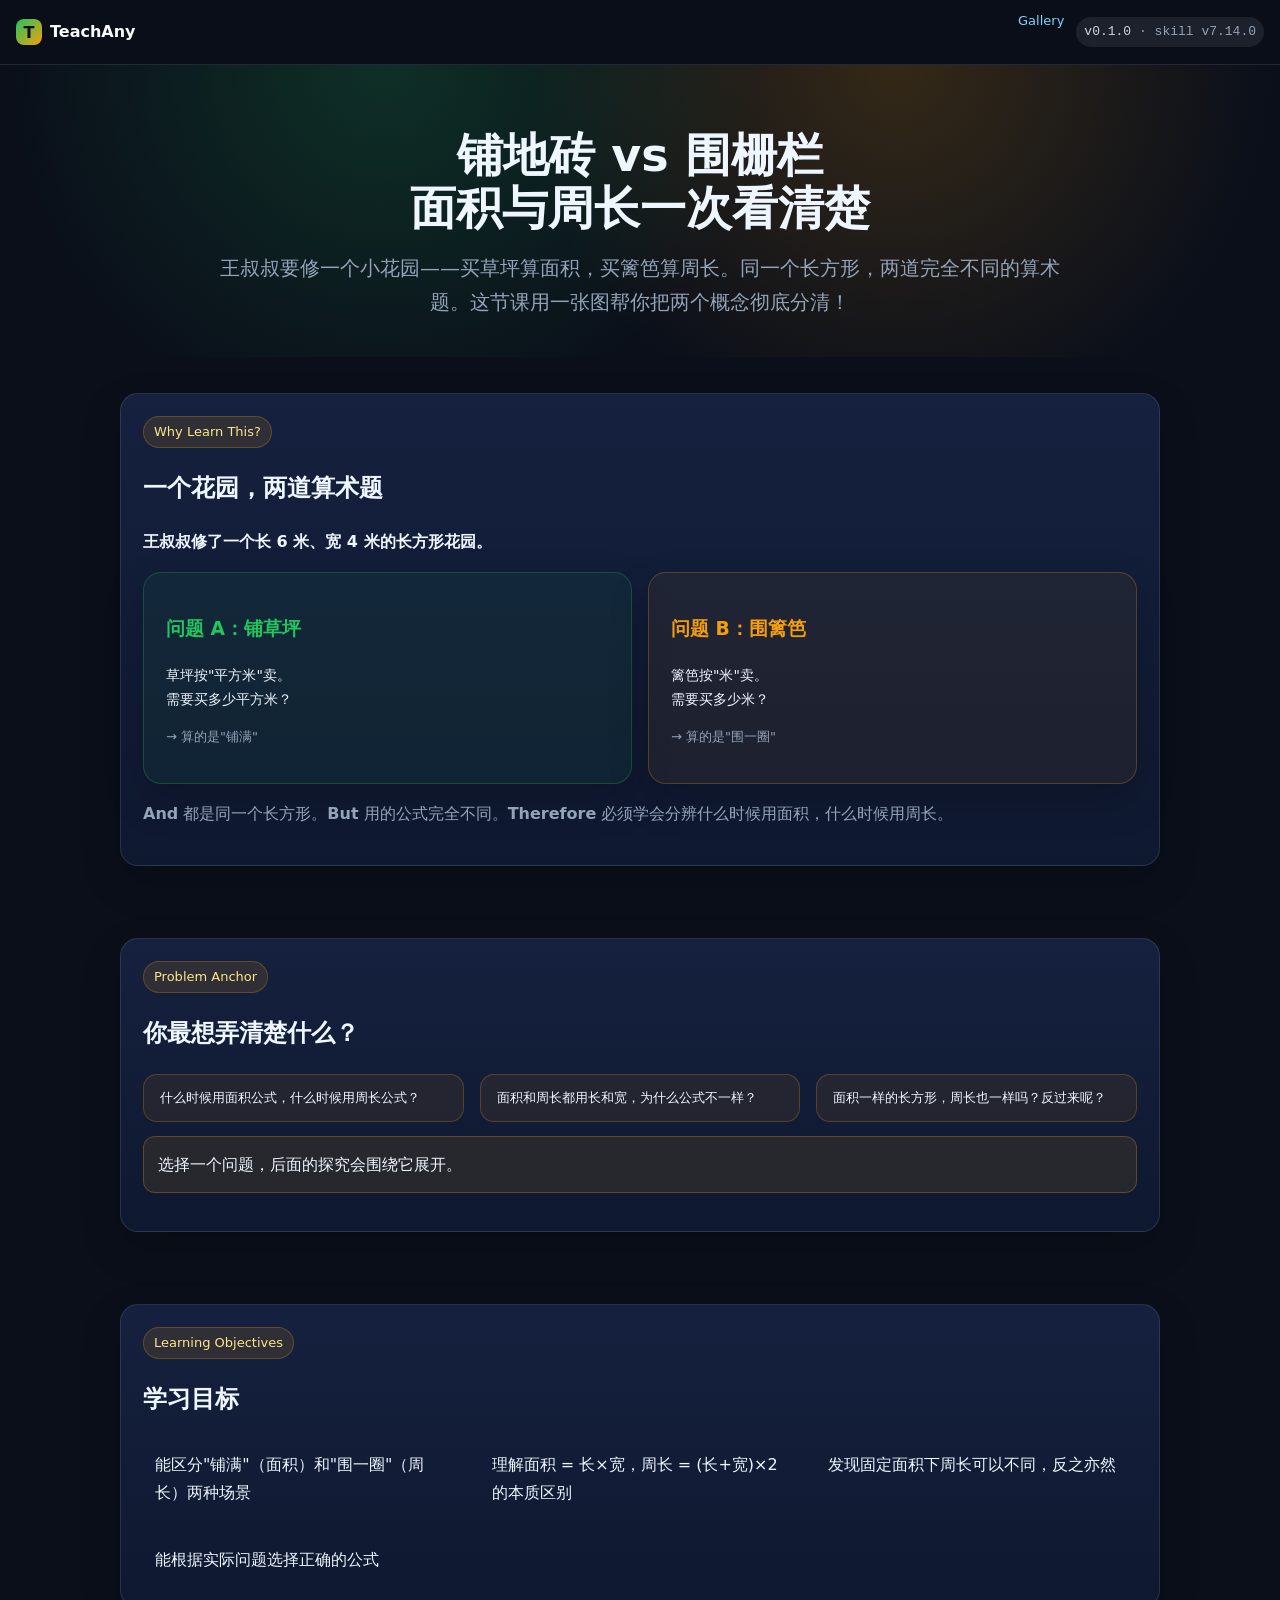
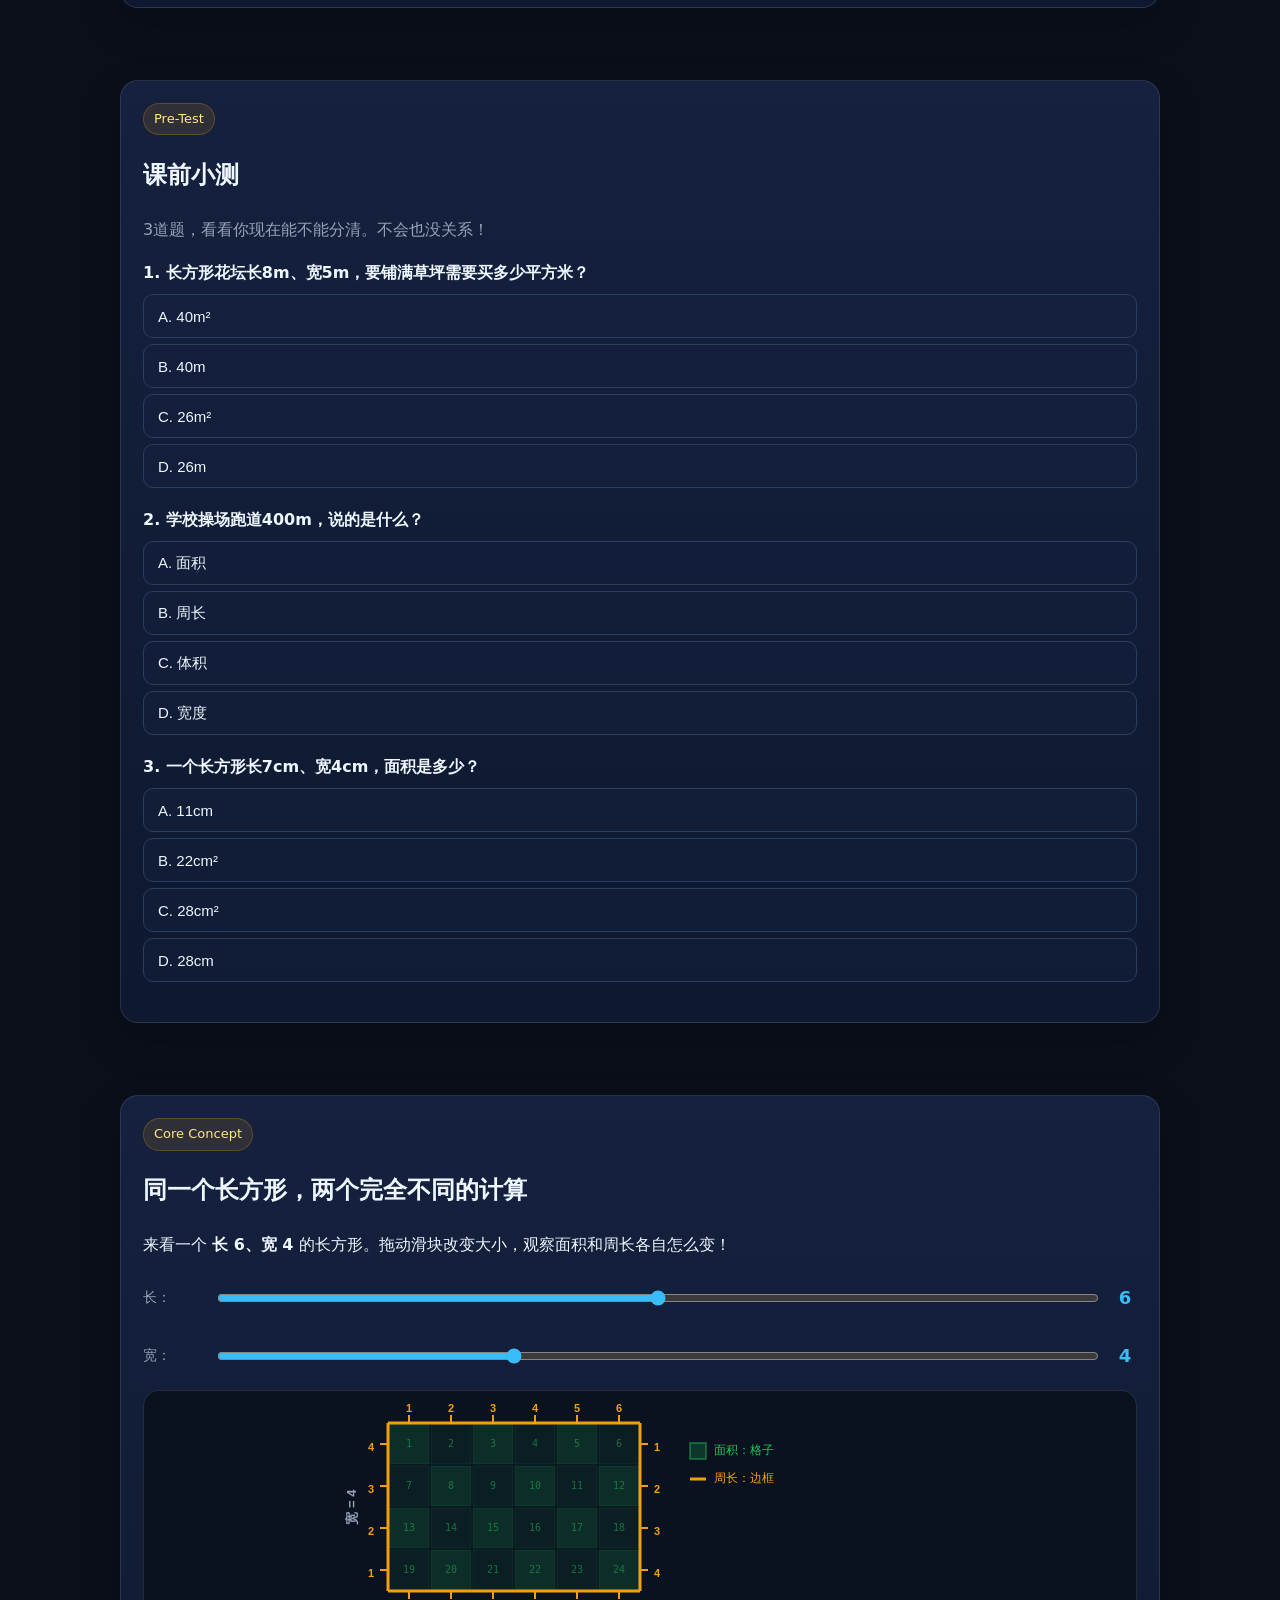
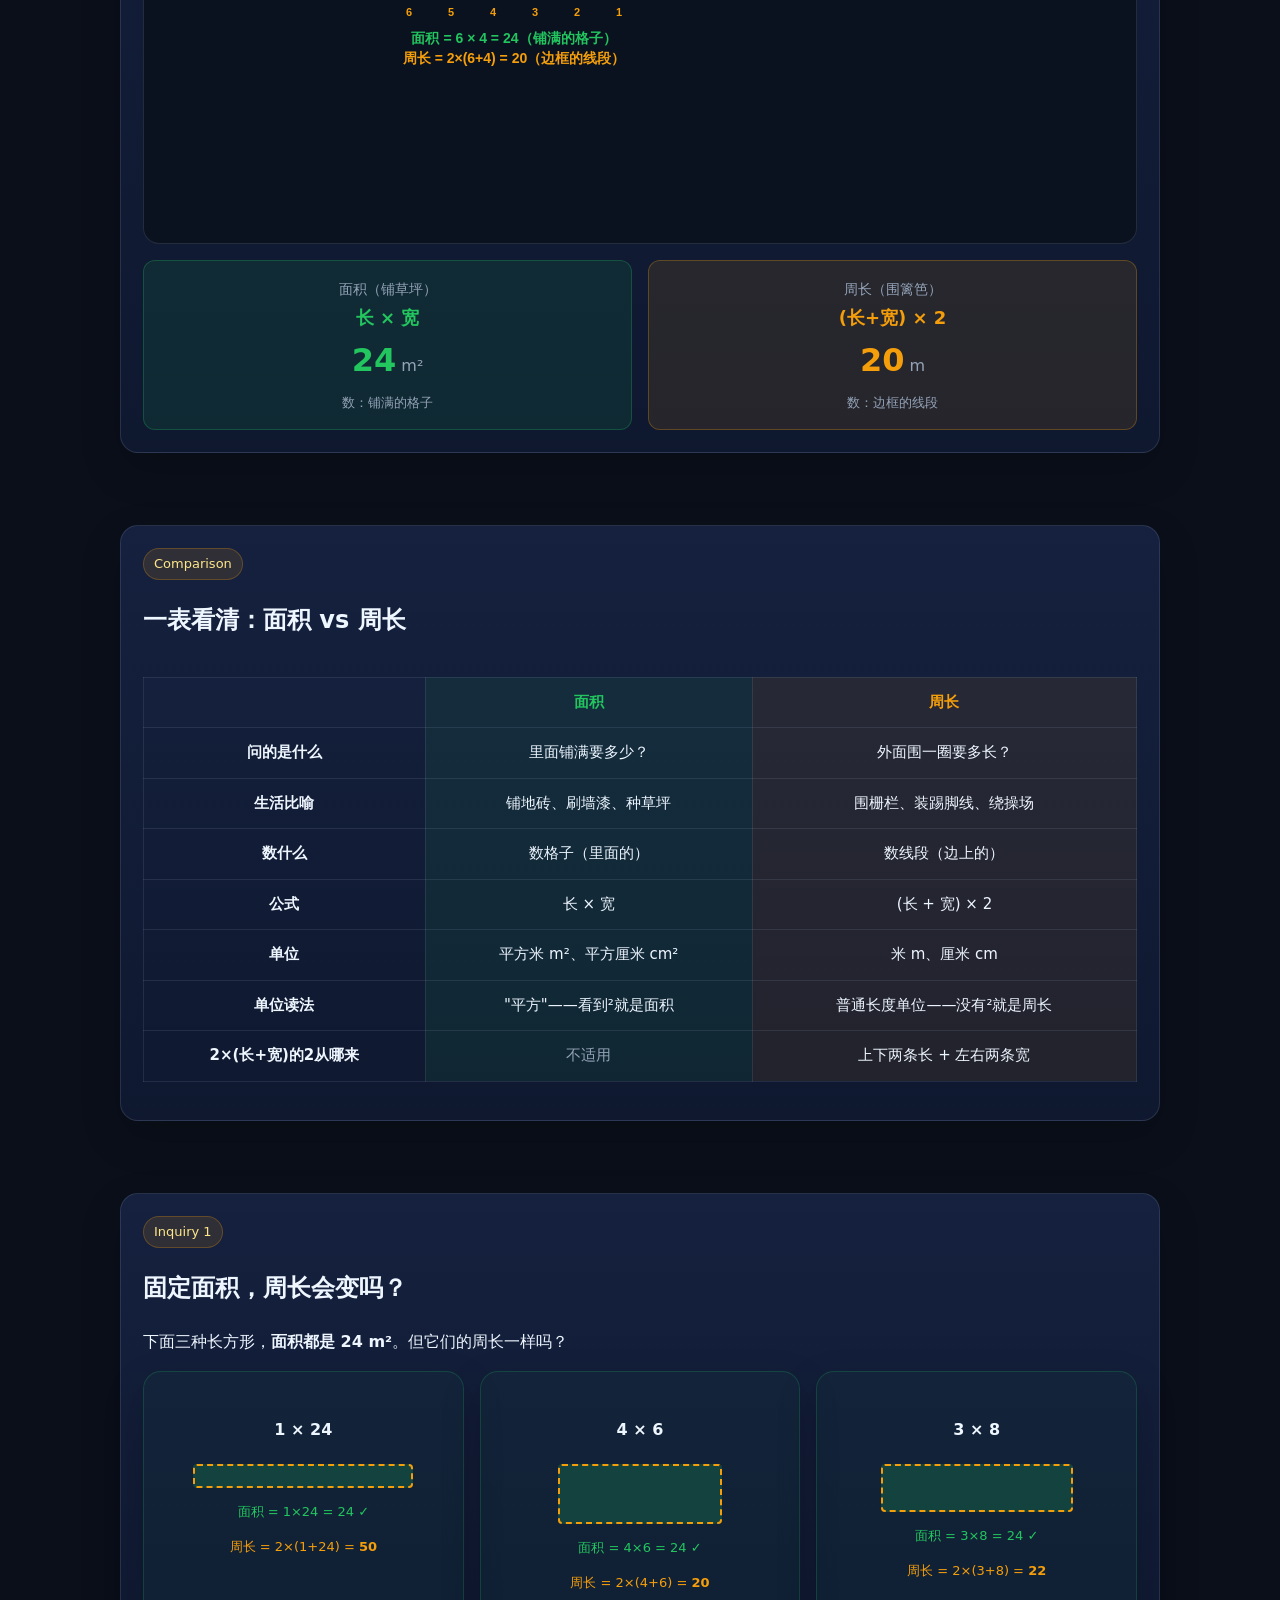
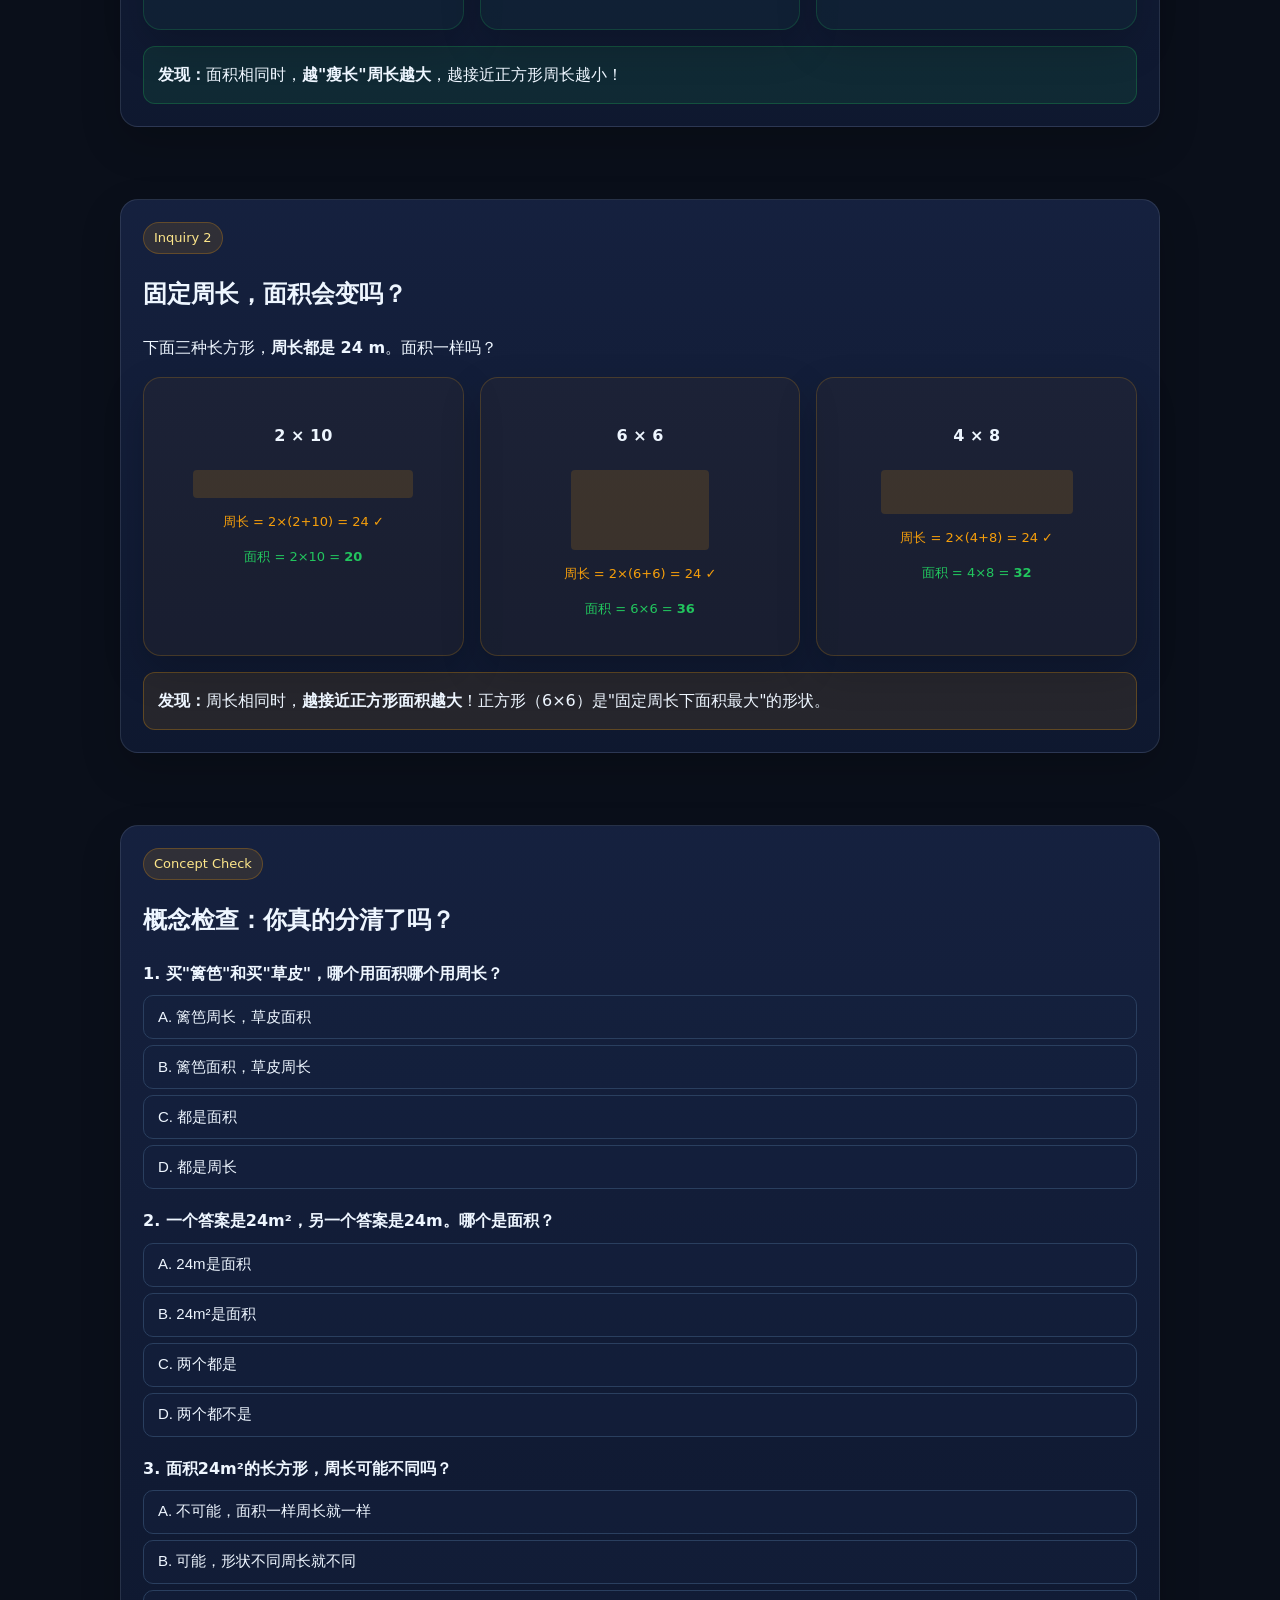
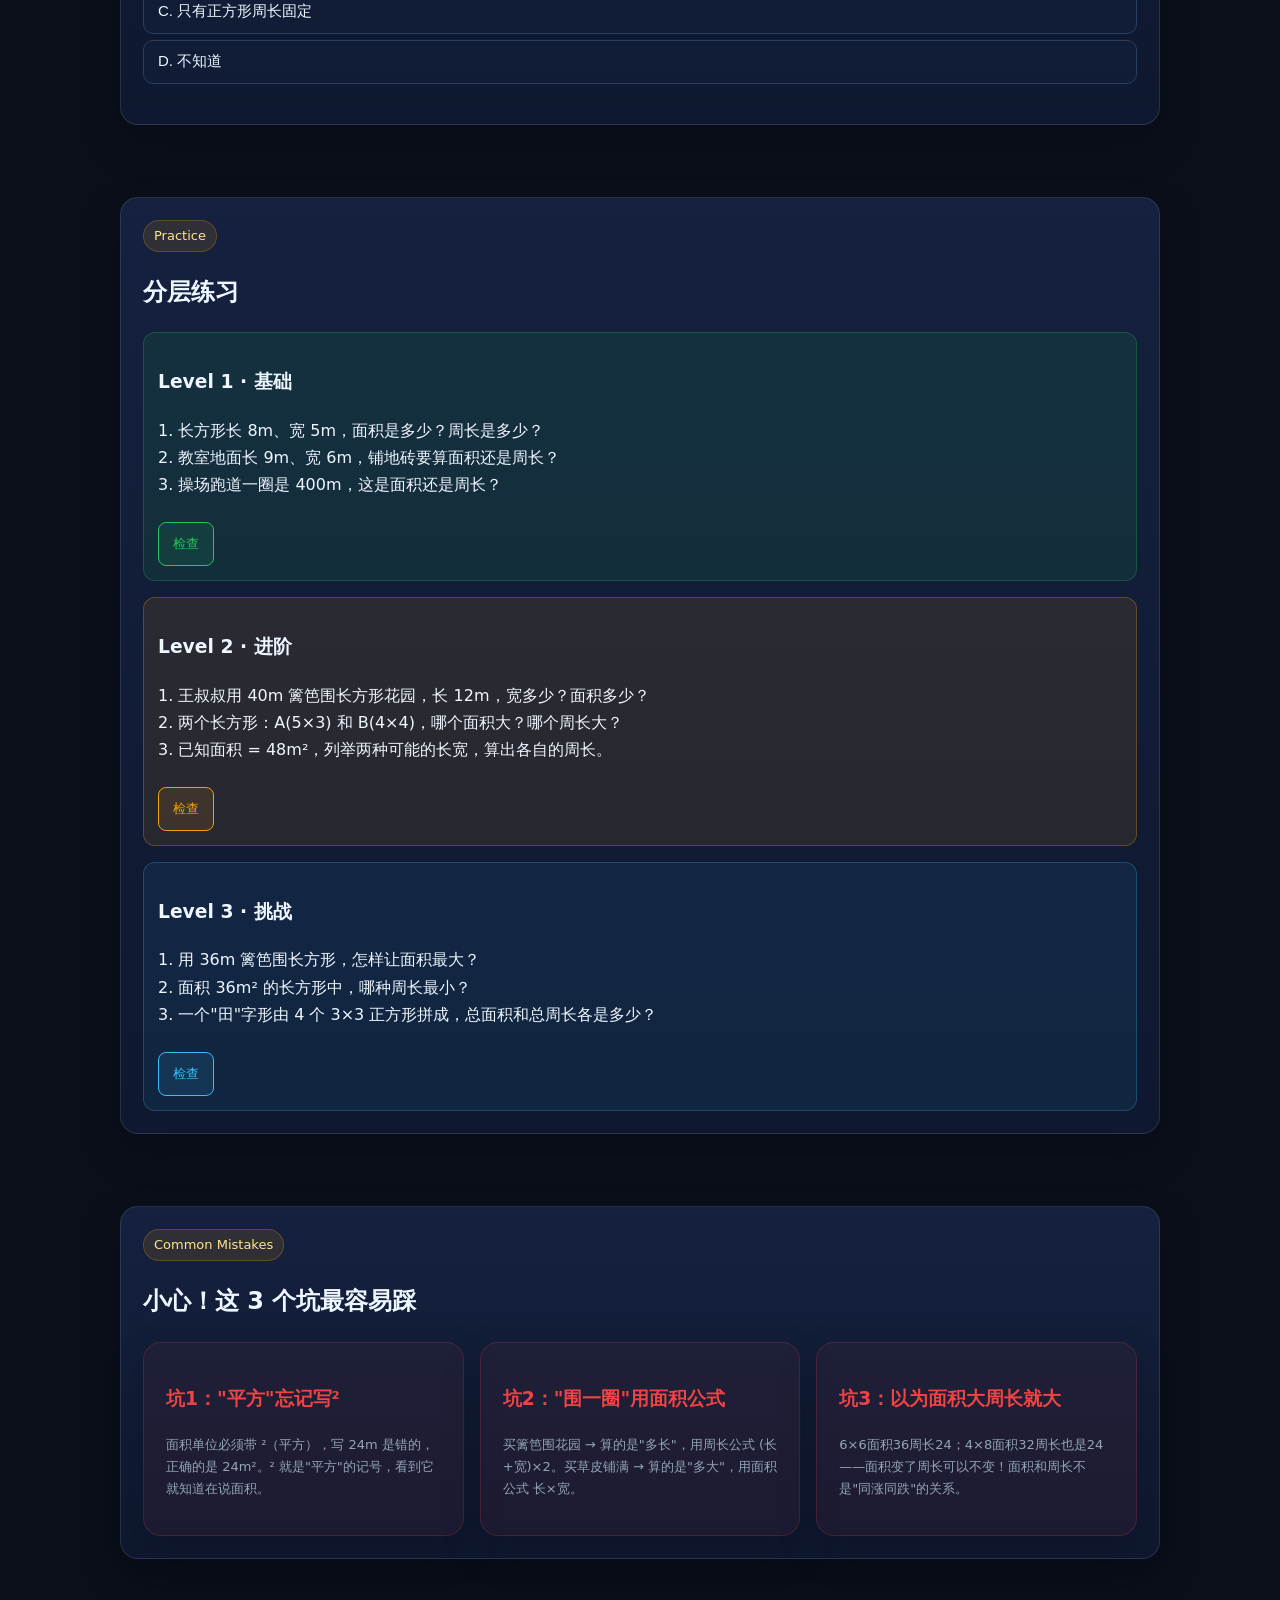
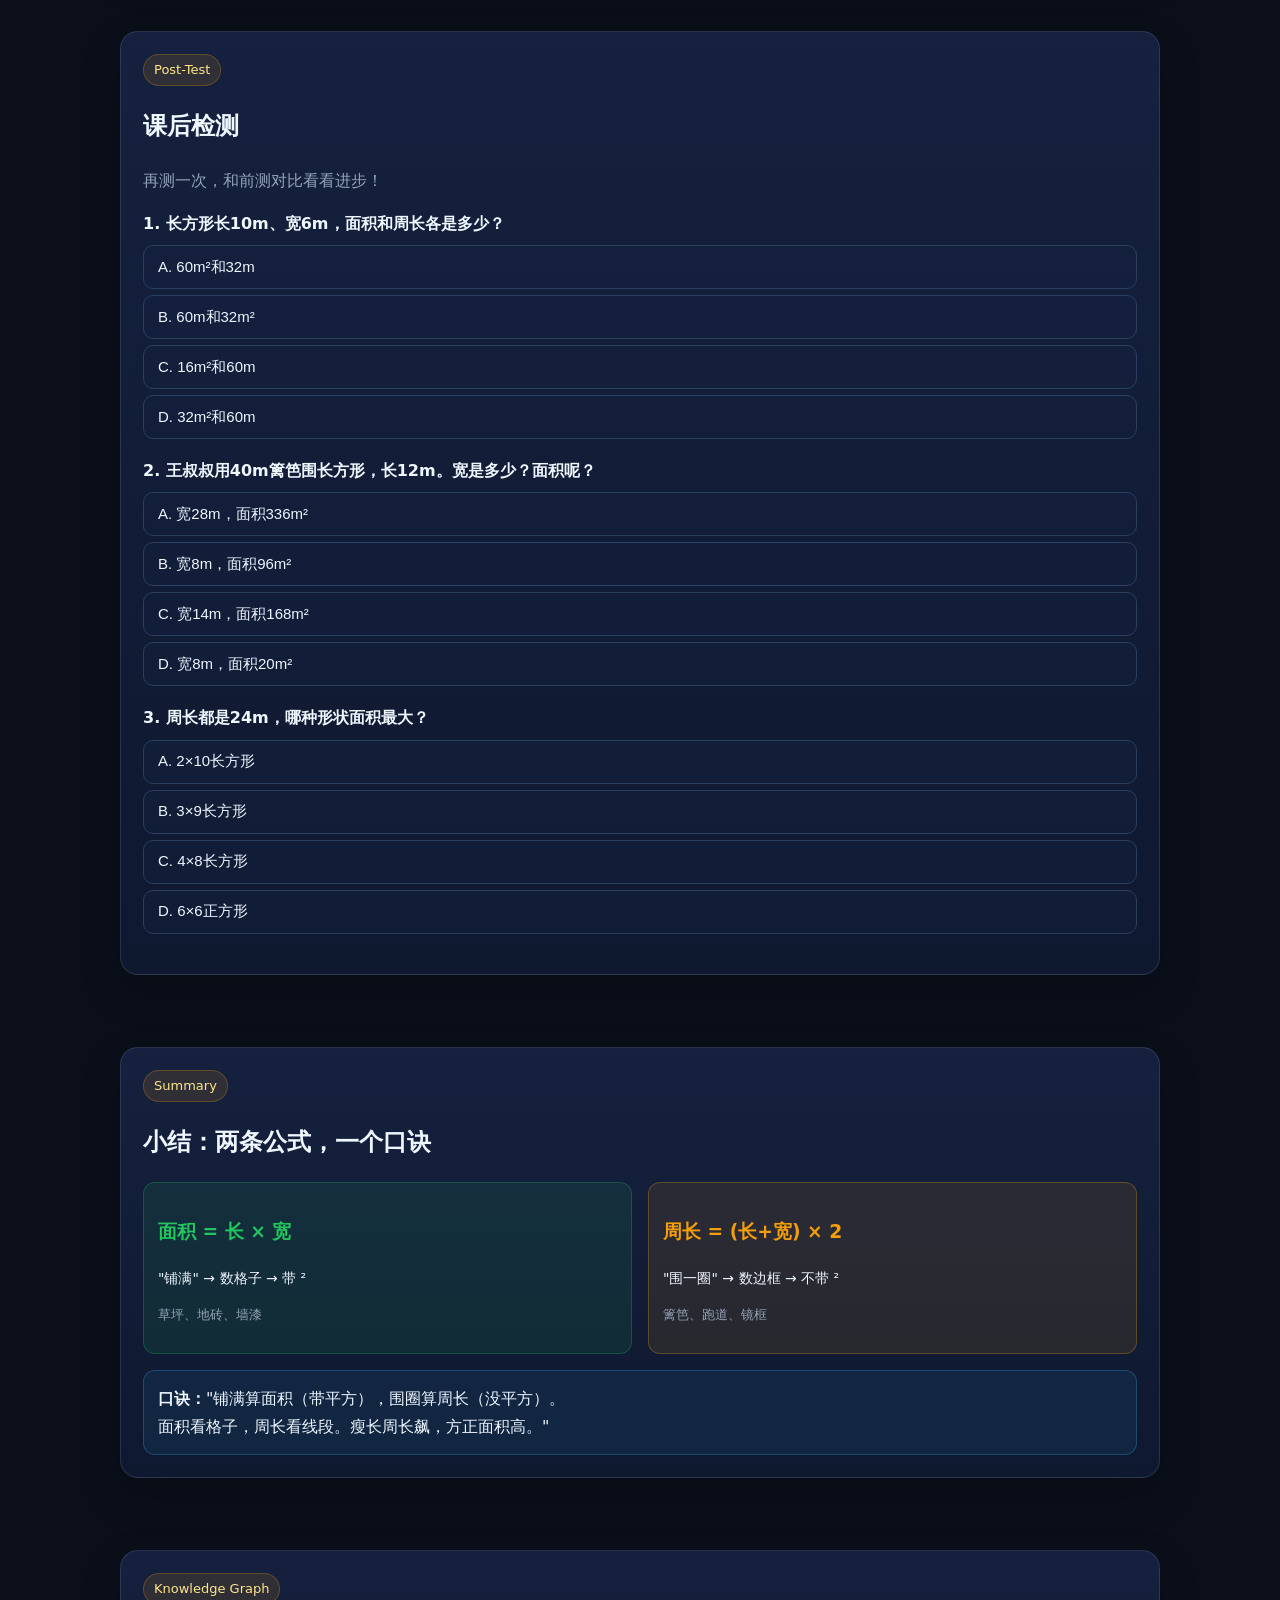
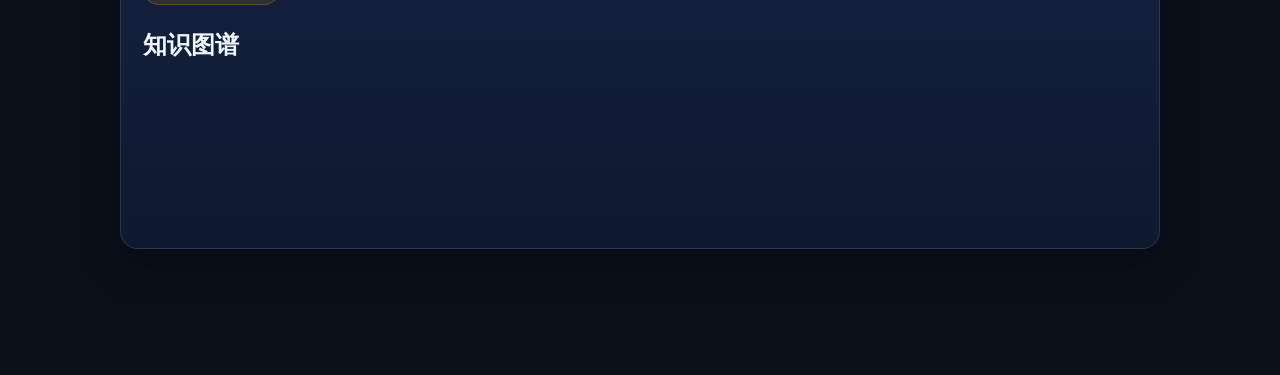
==== area-vs-perimeter/index.html @ 877dd872 "新增课程：铺地砖vs围栅栏——面积与周长对比 (area-vs-perimeter)" ====
<!doctype html>
<html lang="zh-CN">
<head>
<meta charset="utf-8">
<meta name="viewport" content="width=device-width, initial-scale=1.0, viewport-fit=cover">
<title>铺地砖 vs 围栅栏——面积与周长对比</title>
<meta name="description" content="同一个长方形要铺地砖（面积=长×宽），还要围栅栏（周长=(长+宽)×2）。一边操作一边对比，再也不会搞混！">

<meta name="course-id" content="area-vs-perimeter">
<meta name="course-title" content="铺地砖 vs 围栅栏——面积与周长对比">
<meta name="course-subject" content="math">
<meta name="course-grade" content="elementary-3">
<meta name="course-prereqs" content="array-to-area,perimeter-rectangle-square">
<meta name="course-next" content="">
<meta name="course-version" content="0.1.0">
<meta name="teachany-version" content="7.14.0">
<meta name="teachany-node" content="math-elementary-area-rectangle">
<meta name="teachany-subject" content="math">
<meta name="teachany-grade" content="3">
<meta name="teachany-stage" content="elementary">
<meta name="teachany-domain" content="geometry">
<meta name="teachany-prerequisites" content="array-to-area,perimeter-rectangle-square">
<meta name="teachany-lesson-type" content="inquiry-project">
<meta name="teachany-free-mode" content="false">

<link rel="stylesheet" href="../scripts/ai-tutor.css">
<link rel="stylesheet" href="../scripts/teachany-tutor-card.css">
<link rel="stylesheet" href="../scripts/teachany-section-hints.css">
<link rel="stylesheet" href="../scripts/teachany-knowledge-graph.css">

<style>
:root {
  --bg: #0a0f1a;
  --panel: #111827;
  --card: #162240;
  --line: #2a3f5f;
  --text: #eef6ff;
  --muted: #94a3b8;
  --brand: #38bdf8;
  --area-color: #22c55e;
  --perimeter-color: #f59e0b;
  --safe-top: env(safe-area-inset-top);
  --safe-bottom: env(safe-area-inset-bottom);
}
* { box-sizing: border-box; }
html, body { margin: 0; max-width: 100%; overflow-x: hidden; scroll-behavior: smooth; }
body {
  padding-top: var(--safe-top);
  padding-bottom: calc(18px + var(--safe-bottom));
  background: var(--bg);
  color: var(--text);
  font-family: -apple-system, BlinkMacSystemFont, "PingFang SC", "Source Han Sans SC", system-ui, sans-serif;
  line-height: 1.7;
  font-size: 16px;
}
a { color: #7dd3fc; }
button, a, input, select, textarea { min-height: 44px; }
img, video, canvas, svg { max-width: 100%; height: auto; }
.teachany-brand-bar {
  position: sticky; top: 0; z-index: 50;
  display: flex; align-items: center; justify-content: space-between; gap: 12px;
  padding: 10px 16px;
  background: rgba(10,15,26,.94);
  backdrop-filter: blur(10px);
  border-bottom: 1px solid rgba(148,163,184,.18);
}
.brand-logo { display: flex; align-items: center; gap: 8px; color: #f8fafc; text-decoration: none; font-weight: 800; }
.brand-mark { display: inline-grid; place-items: center; width: 26px; height: 26px; border-radius: 8px; background: linear-gradient(135deg, var(--area-color), var(--perimeter-color)); color: #0a0f1a; font-weight: 900; }
.brand-right { display: flex; align-items: center; gap: 12px; font-size: 13px; }
.brand-link { text-decoration: none; }
.brand-version { color: #cbd5e1; font-family: ui-monospace, SFMono-Regular, Menlo, monospace; background: rgba(255,255,255,.08); padding: 4px 8px; border-radius: 999px; }
.brand-skill-version { color: #94a3b8; }
.hero {
  padding: 64px 20px 38px; text-align: center;
  background: radial-gradient(circle at 30% 0%, rgba(34,197,94,.18), transparent 40%), radial-gradient(circle at 70% 0%, rgba(245,158,11,.18), transparent 40%);
}
h1 { font-size: clamp(28px, 6vw, 46px); line-height: 1.15; margin: 0 auto 16px; max-width: 960px; }
.subtitle { color: var(--muted); font-size: clamp(16px, 2.8vw, 20px); max-width: 860px; margin: 0 auto; }
.section { max-width: 1080px; margin: 0 auto; padding: 36px 20px; }
.card { background: linear-gradient(180deg, rgba(22,34,64,.96), rgba(15,25,48,.96)); border: 1px solid rgba(148,163,184,.18); border-radius: 18px; padding: 22px; box-shadow: 0 16px 40px rgba(0,0,0,.18); }
.grid { display: grid; grid-template-columns: repeat(auto-fit, minmax(240px, 1fr)); gap: 16px; }
.grid-2 { display: grid; grid-template-columns: 1fr 1fr; gap: 16px; }
@media (max-width: 600px) { .grid-2 { grid-template-columns: 1fr; } }
.choice { width: 100%; text-align: left; border: 1px solid rgba(245,158,11,.24); border-radius: 14px; background: rgba(245,158,11,.08); color: var(--text); padding: 14px 16px; cursor: pointer; }
.choice.selected { border-color: var(--perimeter-color); box-shadow: 0 0 0 3px rgba(245,158,11,.18); }
.phase-tag { display: inline-flex; align-items: center; gap: 6px; color: #fde68a; background: rgba(245,158,11,.12); border: 1px solid rgba(245,158,11,.25); border-radius: 999px; padding: 4px 10px; font-size: 13px; }
.result { padding: 14px; border-radius: 12px; background: rgba(34,197,94,.1); border: 1px solid rgba(34,197,94,.25); }
.warn { background: rgba(245,158,11,.1); border-color: rgba(245,158,11,.28); }
.canvas-wrap { overflow: auto; background: #0a1220; border: 1px solid rgba(148,163,184,.18); border-radius: 16px; padding: 12px; text-align: center; }
.slider-group { display: flex; align-items: center; gap: 12px; margin: 10px 0; }
.slider-group label { font-size: 14px; color: var(--muted); min-width: 60px; }
.slider-group input[type=range] { flex: 1; accent-color: var(--brand); }
.slider-group span { font-weight: 700; color: var(--brand); min-width: 24px; text-align: center; font-size: 18px; }
.quiz-option { display: block; width: 100%; text-align: left; border: 1px solid var(--line); border-radius: 10px; background: rgba(22,34,64,.4); color: var(--text); padding: 10px 14px; margin: 6px 0; cursor: pointer; font-size: 15px; }
.quiz-option.correct { border-color: var(--area-color); background: rgba(34,197,94,.15); }
.quiz-option.wrong { border-color: #ef4444; background: rgba(239,68,68,.15); }
.quiz-feedback { font-size: 13px; margin-top: 4px; }
.comparison-table { width: 100%; border-collapse: collapse; margin: 16px 0; font-size: 15px; }
.comparison-table th, .comparison-table td { padding: 12px 16px; text-align: center; border: 1px solid rgba(148,163,184,.15); }
.comparison-table th { background: rgba(22,34,64,.6); font-weight: 600; }
.comparison-table .area-col { background: rgba(34,197,94,.08); }
.comparison-table .perimeter-col { background: rgba(245,158,11,.08); }
.area-tag { color: var(--area-color); font-weight: 700; }
.perimeter-tag { color: var(--perimeter-color); font-weight: 700; }

@media (max-width: 600px) {
  .teachany-brand-bar { padding: 8px 12px; }
  .brand-name { display: none; }
  .brand-right { gap: 8px; font-size: 12px; }
  .hero { padding: 42px 16px 28px; }
  .section { padding: 26px 16px; }
  .grid, .objectives { grid-template-columns: 1fr !important; }
  .card { padding: 18px; border-radius: 16px; }
  h2 { font-size: 22px; }
  canvas.wide-canvas { min-width: 640px; }
}
</style>
</head>
<body>
<div class="teachany-brand-bar">
  <a class="brand-logo" href="../index.html" aria-label="TeachAny Gallery">
    <span class="brand-mark">T</span><span class="brand-name">TeachAny</span>
  </a>
  <div class="brand-right">
    <a class="brand-link" href="../index.html">Gallery</a>
    <span class="brand-version">v<span id="course-version-display">0.1.0</span><span class="brand-skill-version"> · skill v<span id="skill-version-display">7.14.0</span></span></span>
  </div>
</div>

<!-- ===== Hero ===== -->
<header class="hero" id="hero" data-tsh="开场 - 同一个花园，要铺草坪也要围篱笆">
  <h1>铺地砖 vs 围栅栏<br>面积与周长一次看清楚</h1>
  <p class="subtitle">王叔叔要修一个小花园——买草坪算面积，买篱笆算周长。同一个长方形，两道完全不同的算术题。这节课用一张图帮你把两个概念彻底分清！</p>
</header>

<!-- ===== ABT 叙事 ===== -->
<section class="section" id="abt-narrative" data-tsh="ABT叙事 - 一个花园两个问题">
  <div class="card">
    <span class="phase-tag">Why Learn This?</span>
    <h2>一个花园，两道算术题</h2>
    <p><strong>王叔叔修了一个长 6 米、宽 4 米的长方形花园。</strong></p>
    <div class="grid-2" style="margin:16px 0">
      <div class="card" style="background:rgba(34,197,94,.06);border-color:rgba(34,197,94,.25)">
        <h3 style="color:var(--area-color)">问题 A：铺草坪</h3>
        <p style="font-size:14px">草坪按"平方米"卖。<br>需要买多少平方米？</p>
        <p style="color:var(--muted);font-size:13px">→ 算的是"铺满"</p>
      </div>
      <div class="card" style="background:rgba(245,158,11,.06);border-color:rgba(245,158,11,.25)">
        <h3 style="color:var(--perimeter-color)">问题 B：围篱笆</h3>
        <p style="font-size:14px">篱笆按"米"卖。<br>需要买多少米？</p>
        <p style="color:var(--muted);font-size:13px">→ 算的是"围一圈"</p>
      </div>
    </div>
    <p style="color:var(--muted)"><strong>And</strong> 都是同一个长方形。<strong>But</strong> 用的公式完全不同。<strong>Therefore</strong> 必须学会分辨什么时候用面积，什么时候用周长。</p>
  </div>
</section>

<!-- ===== Problem Anchor ===== -->
<section id="problem-anchor" class="section" data-tsh="问题锚点">
  <div class="card">
    <span class="phase-tag">Problem Anchor</span>
    <h2>你最想弄清楚什么？</h2>
    <div class="grid" id="problem-anchor-choices">
      <button class="choice" data-anchor-choice="什么时候用面积公式，什么时候用周长公式？">什么时候用面积公式，什么时候用周长公式？</button>
      <button class="choice" data-anchor-choice="面积和周长都用长和宽，为什么公式不一样？">面积和周长都用长和宽，为什么公式不一样？</button>
      <button class="choice" data-anchor-choice="面积一样的长方形，周长也一样吗？反过来呢？">面积一样的长方形，周长也一样吗？反过来呢？</button>
    </div>
    <p id="anchor-feedback" class="result warn" style="margin-top:14px">选择一个问题，后面的探究会围绕它展开。</p>
  </div>
</section>

<!-- ===== Learning Objectives ===== -->
<section id="objectives" class="section" data-tsh="学习目标">
  <div class="card">
    <span class="phase-tag">Learning Objectives</span>
    <h2>学习目标</h2>
    <div class="grid">
      <div style="padding:12px">能区分"铺满"（面积）和"围一圈"（周长）两种场景</div>
      <div style="padding:12px">理解面积 = 长×宽，周长 = (长+宽)×2 的本质区别</div>
      <div style="padding:12px">发现固定面积下周长可以不同，反之亦然</div>
      <div style="padding:12px">能根据实际问题选择正确的公式</div>
    </div>
  </div>
</section>

<!-- ===== Pretest ===== -->
<section class="section" id="pretest" data-tsh="前测">
  <div class="card">
    <span class="phase-tag">Pre-Test</span>
    <h2>课前小测</h2>
    <p style="color:var(--muted)">3道题，看看你现在能不能分清。不会也没关系！</p>
    <div id="pretest-quiz"></div>
  </div>
</section>

<!-- ===== Core: Same Rectangle, Two Views ===== -->
<section class="section" id="two-views" data-tsh="核心概念 - 同一个长方形两个视角">
  <div class="card">
    <span class="phase-tag">Core Concept</span>
    <h2>同一个长方形，两个完全不同的计算</h2>
    <p>来看一个 <strong>长 6、宽 4</strong> 的长方形。拖动滑块改变大小，观察面积和周长各自怎么变！</p>

    <div class="slider-group">
      <label>长：</label>
      <input type="range" id="slider-length" min="2" max="10" value="6" step="1">
      <span id="val-length">6</span>
    </div>
    <div class="slider-group">
      <label>宽：</label>
      <input type="range" id="slider-width" min="2" max="8" value="4" step="1">
      <span id="val-width">4</span>
    </div>

    <div class="canvas-wrap">
      <canvas id="canvas-compare" width="680" height="420" class="wide-canvas"></canvas>
    </div>

    <div class="grid-2" style="margin-top:16px">
      <div class="result" style="text-align:center">
        <span style="font-size:14px;color:var(--muted)">面积（铺草坪）</span><br>
        <span class="area-tag" style="font-size:18px">长 × 宽</span><br>
        <strong id="label-area-v" style="font-size:32px;color:var(--area-color)">24</strong>
        <span style="color:var(--muted)">m²</span><br>
        <span style="font-size:13px;color:var(--muted)">数：铺满的格子</span>
      </div>
      <div class="result warn" style="text-align:center">
        <span style="font-size:14px;color:var(--muted)">周长（围篱笆）</span><br>
        <span class="perimeter-tag" style="font-size:18px">(长+宽) × 2</span><br>
        <strong id="label-perimeter-v" style="font-size:32px;color:var(--perimeter-color)">20</strong>
        <span style="color:var(--muted)">m</span><br>
        <span style="font-size:13px;color:var(--muted)">数：边框的线段</span>
      </div>
    </div>
  </div>
</section>

<!-- ===== Side-by-side Comparison Table ===== -->
<section class="section" id="comparison-table-section" data-tsh="对比表格">
  <div class="card">
    <span class="phase-tag">Comparison</span>
    <h2>一表看清：面积 vs 周长</h2>
    <div style="overflow-x:auto">
    <table class="comparison-table">
      <tr>
        <th></th>
        <th class="area-col"><span class="area-tag">面积</span></th>
        <th class="perimeter-col"><span class="perimeter-tag">周长</span></th>
      </tr>
      <tr>
        <td><strong>问的是什么</strong></td>
        <td class="area-col">里面铺满要多少？</td>
        <td class="perimeter-col">外面围一圈要多长？</td>
      </tr>
      <tr>
        <td><strong>生活比喻</strong></td>
        <td class="area-col">铺地砖、刷墙漆、种草坪</td>
        <td class="perimeter-col">围栅栏、装踢脚线、绕操场</td>
      </tr>
      <tr>
        <td><strong>数什么</strong></td>
        <td class="area-col">数格子（里面的）</td>
        <td class="perimeter-col">数线段（边上的）</td>
      </tr>
      <tr>
        <td><strong>公式</strong></td>
        <td class="area-col">长 × 宽</td>
        <td class="perimeter-col">(长 + 宽) × 2</td>
      </tr>
      <tr>
        <td><strong>单位</strong></td>
        <td class="area-col">平方米 m²、平方厘米 cm²</td>
        <td class="perimeter-col">米 m、厘米 cm</td>
      </tr>
      <tr>
        <td><strong>单位读法</strong></td>
        <td class="area-col">"平方"——看到²就是面积</td>
        <td class="perimeter-col">普通长度单位——没有²就是周长</td>
      </tr>
      <tr>
        <td><strong>2×(长+宽)的2从哪来</strong></td>
        <td class="area-col" style="color:var(--muted)">不适用</td>
        <td class="perimeter-col">上下两条长 + 左右两条宽</td>
      </tr>
    </table>
    </div>
  </div>
</section>

<!-- ===== Inquiry 1: Fixed Area ===== -->
<section class="section" id="inquiry-fixed-area" data-tsh="探究 - 固定面积周长会变吗">
  <div class="card">
    <span class="phase-tag">Inquiry 1</span>
    <h2>固定面积，周长会变吗？</h2>
    <p>下面三种长方形，<strong>面积都是 24 m²</strong>。但它们的周长一样吗？</p>
    <div class="grid" style="margin-top:16px">
      <div class="card" style="text-align:center;background:rgba(34,197,94,.04);border-color:rgba(34,197,94,.2)">
        <h4>1 × 24</h4>
        <div style="width:80%;height:24px;background:rgba(34,197,94,.2);margin:8px auto;border-radius:4px;border:2px dashed var(--perimeter-color)"></div>
        <p style="font-size:13px;color:var(--area-color)">面积 = 1×24 = 24 ✓</p>
        <p style="font-size:13px;color:var(--perimeter-color)">周长 = 2×(1+24) = <strong>50</strong></p>
      </div>
      <div class="card" style="text-align:center;background:rgba(34,197,94,.04);border-color:rgba(34,197,94,.2)">
        <h4>4 × 6</h4>
        <div style="width:60%;height:60px;background:rgba(34,197,94,.2);margin:8px auto;border-radius:4px;border:2px dashed var(--perimeter-color)"></div>
        <p style="font-size:13px;color:var(--area-color)">面积 = 4×6 = 24 ✓</p>
        <p style="font-size:13px;color:var(--perimeter-color)">周长 = 2×(4+6) = <strong>20</strong></p>
      </div>
      <div class="card" style="text-align:center;background:rgba(34,197,94,.04);border-color:rgba(34,197,94,.2)">
        <h4>3 × 8</h4>
        <div style="width:70%;height:48px;background:rgba(34,197,94,.2);margin:8px auto;border-radius:4px;border:2px dashed var(--perimeter-color)"></div>
        <p style="font-size:13px;color:var(--area-color)">面积 = 3×8 = 24 ✓</p>
        <p style="font-size:13px;color:var(--perimeter-color)">周长 = 2×(3+8) = <strong>22</strong></p>
      </div>
    </div>
    <div class="result" style="margin-top:16px">
      <strong>发现：</strong>面积相同时，<strong>越"瘦长"周长越大</strong>，越接近正方形周长越小！
    </div>
  </div>
</section>

<!-- ===== Inquiry 2: Fixed Perimeter ===== -->
<section class="section" id="inquiry-fixed-perimeter" data-tsh="探究 - 固定周长面积会变吗">
  <div class="card">
    <span class="phase-tag">Inquiry 2</span>
    <h2>固定周长，面积会变吗？</h2>
    <p>下面三种长方形，<strong>周长都是 24 m</strong>。面积一样吗？</p>
    <div class="grid" style="margin-top:16px">
      <div class="card" style="text-align:center;background:rgba(245,158,11,.04);border-color:rgba(245,158,11,.2)">
        <h4>2 × 10</h4>
        <div style="width:80%;height:28px;background:rgba(245,158,11,.15);margin:8px auto;border-radius:4px"></div>
        <p style="font-size:13px;color:var(--perimeter-color)">周长 = 2×(2+10) = 24 ✓</p>
        <p style="font-size:13px;color:var(--area-color)">面积 = 2×10 = <strong>20</strong></p>
      </div>
      <div class="card" style="text-align:center;background:rgba(245,158,11,.04);border-color:rgba(245,158,11,.2)">
        <h4>6 × 6</h4>
        <div style="width:50%;height:80px;background:rgba(245,158,11,.15);margin:8px auto;border-radius:4px"></div>
        <p style="font-size:13px;color:var(--perimeter-color)">周长 = 2×(6+6) = 24 ✓</p>
        <p style="font-size:13px;color:var(--area-color)">面积 = 6×6 = <strong>36</strong></p>
      </div>
      <div class="card" style="text-align:center;background:rgba(245,158,11,.04);border-color:rgba(245,158,11,.2)">
        <h4>4 × 8</h4>
        <div style="width:70%;height:44px;background:rgba(245,158,11,.15);margin:8px auto;border-radius:4px"></div>
        <p style="font-size:13px;color:var(--perimeter-color)">周长 = 2×(4+8) = 24 ✓</p>
        <p style="font-size:13px;color:var(--area-color)">面积 = 4×8 = <strong>32</strong></p>
      </div>
    </div>
    <div class="result warn" style="margin-top:16px">
      <strong>发现：</strong>周长相同时，<strong>越接近正方形面积越大</strong>！正方形（6×6）是"固定周长下面积最大"的形状。
    </div>
  </div>
</section>

<!-- ===== ConcepTest ===== -->
<section class="section" id="conceptest" data-tsh="ConcepTest">
  <div class="card">
    <span class="phase-tag">Concept Check</span>
    <h2>概念检查：你真的分清了吗？</h2>
    <div id="conceptest-quiz"></div>
  </div>
</section>

<!-- ===== Tiered Practice ===== -->
<section class="section" id="tiered-practice" data-tsh="分层练习">
  <div class="card">
    <span class="phase-tag">Practice</span>
    <h2>分层练习</h2>

    <div class="result" style="margin-bottom:16px">
      <h3>Level 1 · 基础</h3>
      <p>1. 长方形长 8m、宽 5m，面积是多少？周长是多少？<br>
      2. 教室地面长 9m、宽 6m，铺地砖要算面积还是周长？<br>
      3. 操场跑道一圈是 400m，这是面积还是周长？</p>
      <p id="tier1-feedback" style="font-size:13px;color:var(--muted)"></p>
      <button id="tier1-check" style="margin-top:8px;padding:6px 14px;border-radius:8px;border:1px solid var(--area-color);background:rgba(34,197,94,.1);color:var(--area-color);cursor:pointer">检查</button>
    </div>

    <div class="result warn" style="margin-bottom:16px">
      <h3>Level 2 · 进阶</h3>
      <p>1. 王叔叔用 40m 篱笆围长方形花园，长 12m，宽多少？面积多少？<br>
      2. 两个长方形：A(5×3) 和 B(4×4)，哪个面积大？哪个周长大？<br>
      3. 已知面积 = 48m²，列举两种可能的长宽，算出各自的周长。</p>
      <p id="tier2-feedback" style="font-size:13px;color:var(--muted)"></p>
      <button id="tier2-check" style="margin-top:8px;padding:6px 14px;border-radius:8px;border:1px solid var(--perimeter-color);background:rgba(245,158,11,.1);color:var(--perimeter-color);cursor:pointer">检查</button>
    </div>

    <div class="result" style="background:rgba(56,189,248,.08);border-color:rgba(56,189,248,.25)">
      <h3>Level 3 · 挑战</h3>
      <p>1. 用 36m 篱笆围长方形，怎样让面积最大？<br>
      2. 面积 36m² 的长方形中，哪种周长最小？<br>
      3. 一个"田"字形由 4 个 3×3 正方形拼成，总面积和总周长各是多少？</p>
      <p id="tier3-feedback" style="font-size:13px;color:var(--muted)"></p>
      <button id="tier3-check" style="margin-top:8px;padding:6px 14px;border-radius:8px;border:1px solid var(--brand);background:rgba(56,189,248,.1);color:var(--brand);cursor:pointer">检查</button>
    </div>
  </div>
</section>

<!-- ===== Common Mistakes ===== -->
<section class="section" id="common-mistakes" data-tsh="易错点">
  <div class="card">
    <span class="phase-tag">Common Mistakes</span>
    <h2>小心！这 3 个坑最容易踩</h2>
    <div class="grid" style="margin-top:16px">
      <div class="card" style="background:rgba(239,68,68,.06);border-color:rgba(239,68,68,.2)">
        <h3 style="color:#ef4444">坑1："平方"忘记写²</h3>
        <p style="font-size:13px;color:var(--muted)">面积单位必须带 ²（平方），写 24m 是错的，正确的是 24m²。² 就是"平方"的记号，看到它就知道在说面积。</p>
      </div>
      <div class="card" style="background:rgba(239,68,68,.06);border-color:rgba(239,68,68,.2)">
        <h3 style="color:#ef4444">坑2："围一圈"用面积公式</h3>
        <p style="font-size:13px;color:var(--muted)">买篱笆围花园 → 算的是"多长"，用周长公式 (长+宽)×2。买草皮铺满 → 算的是"多大"，用面积公式 长×宽。</p>
      </div>
      <div class="card" style="background:rgba(239,68,68,.06);border-color:rgba(239,68,68,.2)">
        <h3 style="color:#ef4444">坑3：以为面积大周长就大</h3>
        <p style="font-size:13px;color:var(--muted)">6×6面积36周长24；4×8面积32周长也是24——面积变了周长可以不变！面积和周长不是"同涨同跌"的关系。</p>
      </div>
    </div>
  </div>
</section>

<!-- ===== Posttest ===== -->
<section class="section" id="posttest" data-tsh="后测">
  <div class="card">
    <span class="phase-tag">Post-Test</span>
    <h2>课后检测</h2>
    <p style="color:var(--muted)">再测一次，和前测对比看看进步！</p>
    <div id="posttest-quiz"></div>
  </div>
</section>

<!-- ===== Summary ===== -->
<section class="section" id="summary" data-tsh="小结">
  <div class="card">
    <span class="phase-tag">Summary</span>
    <h2>小结：两条公式，一个口诀</h2>
    <div class="grid-2" style="margin:16px 0">
      <div class="result">
        <h3 class="area-tag">面积 = 长 × 宽</h3>
        <p style="font-size:14px">"铺满" → 数格子 → 带 ²</p>
        <p style="font-size:13px;color:var(--muted)">草坪、地砖、墙漆</p>
      </div>
      <div class="result warn">
        <h3 class="perimeter-tag">周长 = (长+宽) × 2</h3>
        <p style="font-size:14px">"围一圈" → 数边框 → 不带 ²</p>
        <p style="font-size:13px;color:var(--muted)">篱笆、跑道、镜框</p>
      </div>
    </div>
    <div class="result" style="background:rgba(56,189,248,.08);border-color:rgba(56,189,248,.25);margin-top:12px">
      <strong>口诀：</strong>"铺满算面积（带平方），围圈算周长（没平方）。<br>面积看格子，周长看线段。瘦长周长飙，方正面积高。"
    </div>
  </div>
</section>

<!-- ===== Knowledge Graph ===== -->
<section class="section" id="knowledge-graph" data-tsh="知识图谱">
  <div class="card">
    <span class="phase-tag">Knowledge Graph</span>
    <h2>知识图谱</h2>
    <div data-teachany-kg="math-elementary-area-rectangle">
      <canvas class="tkg-fallback-canvas" width="720" height="120" aria-label="知识图谱" style="display:block;width:100%;max-height:140px;border-radius:12px;"></canvas>
    </div>
  </div>
</section>

<!-- ===== AI Tutor ===== -->
<section class="section" id="teachany-ai-tutor-card" data-tsh="AI 学伴">
  <div data-teachany-tutor-card></div>
</section>

<script>
window.__TEACHANY_LEARNER_QUESTION__ = '';
window.__TEACHANY_TUTOR_CONFIG__ = {
  courseId: 'area-vs-perimeter',
  courseTitle: '铺地砖 vs 围栅栏——面积与周长对比',
  subject: 'math',
  grade: '3',
  nodeId: 'math-elementary-area-rectangle',
  lessonType: 'inquiry-project',
  getLearnerQuestion: function() { return window.__TEACHANY_LEARNER_QUESTION__ || ''; },
  getContext: function() {
    var current = document.querySelector('section.current-section') || (location.hash ? document.querySelector(location.hash) : null);
    return (current || document.body).innerText.slice(0, 3000);
  }
};

function setTeachAnyLearnerQuestion(question) {
  window.__TEACHANY_LEARNER_QUESTION__ = question || '';
  var fb = document.getElementById('anchor-feedback');
  if (fb) fb.textContent = question ? '你的问题：' + question : '选择一个问题，后面的探究会围绕它展开。';
}

document.querySelectorAll('[data-anchor-choice]').forEach(function(btn) {
  btn.addEventListener('click', function() {
    document.querySelectorAll('[data-anchor-choice]').forEach(function(b) { b.classList.remove('selected'); });
    btn.classList.add('selected');
    setTeachAnyLearnerQuestion(btn.getAttribute('data-anchor-choice'));
  });
});

document.addEventListener('DOMContentLoaded', function() {
  var cv = document.querySelector('meta[name="course-version"]').content;
  var sv = document.querySelector('meta[name="teachany-version"]').content;
  if (cv) document.getElementById('course-version-display').textContent = cv;
  if (sv) document.getElementById('skill-version-display').textContent = sv.replace(/^v/, '');
});
</script>

<!-- =============================================
     Canvas: 对比画布 —— 同时显示面积和周长
     ============================================= -->
<script>
(function() {
  var canvas = document.getElementById('canvas-compare');
  if (!canvas) return;
  var ctx = canvas.getContext('2d');

  var LEN = 6, WID = 4;
  var CELL = 42;
  var ox, oy;
  var PAD = 68; // left/bottom padding for labels

  function recalc() {
    ox = PAD + 20;
    oy = 20;
  }

  function draw() {
    recalc();
    ctx.clearRect(0, 0, canvas.width, canvas.height);

    var tw = LEN * CELL;
    var th = WID * CELL;

    // === Area: filled grid cells ===
    for (var r = 0; r < WID; r++) {
      for (var c = 0; c < LEN; c++) {
        var x = ox + c * CELL;
        var y = oy + r * CELL;
        // alternate shades for readability
        var shade = (r + c) % 2 === 0
          ? 'rgba(34,197,94,0.15)'
          : 'rgba(34,197,94,0.07)';
        ctx.fillStyle = shade;
        ctx.fillRect(x + 1, y + 1, CELL - 2, CELL - 2);
        ctx.strokeStyle = 'rgba(34,197,94,0.25)';
        ctx.lineWidth = 0.5;
        ctx.strokeRect(x + 1, y + 1, CELL - 2, CELL - 2);

        // cell number
        ctx.fillStyle = 'rgba(34,197,94,0.5)';
        ctx.font = '10px monospace';
        ctx.textAlign = 'center';
        ctx.textBaseline = 'middle';
        ctx.fillText(r * LEN + c + 1, x + CELL / 2, y + CELL / 2);
      }
    }

    // === Perimeter: highlighted border ===
    // Top border
    ctx.strokeStyle = '#f59e0b';
    ctx.lineWidth = 3;
    ctx.beginPath();
    ctx.moveTo(ox, oy);
    ctx.lineTo(ox + tw, oy);
    ctx.stroke();

    // Right border
    ctx.beginPath();
    ctx.moveTo(ox + tw, oy);
    ctx.lineTo(ox + tw, oy + th);
    ctx.stroke();

    // Bottom border
    ctx.beginPath();
    ctx.moveTo(ox + tw, oy + th);
    ctx.lineTo(ox, oy + th);
    ctx.stroke();

    // Left border
    ctx.beginPath();
    ctx.moveTo(ox, oy + th);
    ctx.lineTo(ox, oy);
    ctx.stroke();

    // === Perimeter tick marks on top ===
    ctx.strokeStyle = '#f59e0b';
    ctx.lineWidth = 2;
    for (var c = 0; c < LEN; c++) {
      var tx = ox + c * CELL + CELL / 2;
      ctx.beginPath();
      ctx.moveTo(tx, oy - 8);
      ctx.lineTo(tx, oy);
      ctx.stroke();
      ctx.fillStyle = '#f59e0b';
      ctx.font = 'bold 11px sans-serif';
      ctx.textAlign = 'center';
      ctx.fillText(c + 1, tx, oy - 14);
    }

    // === Perimeter tick marks on right ===
    for (var r = 0; r < WID; r++) {
      var ty = oy + r * CELL + CELL / 2;
      ctx.beginPath();
      ctx.moveTo(ox + tw + 8, ty);
      ctx.lineTo(ox + tw, ty);
      ctx.stroke();
      ctx.fillStyle = '#f59e0b';
      ctx.font = 'bold 11px sans-serif';
      ctx.textAlign = 'left';
      ctx.fillText(r + 1, ox + tw + 14, ty + 4);
    }

    // === Perimeter tick marks on bottom (reverse) ===
    for (var c = LEN - 1; c >= 0; c--) {
      var bx = ox + c * CELL + CELL / 2;
      ctx.beginPath();
      ctx.moveTo(bx, oy + th + 8);
      ctx.lineTo(bx, oy + th);
      ctx.stroke();
      ctx.fillStyle = '#f59e0b';
      ctx.font = 'bold 11px sans-serif';
      ctx.textAlign = 'center';
      ctx.fillText(LEN - c, bx, oy + th + 22);
    }

    // === Perimeter tick marks on left (reverse) ===
    for (var r = WID - 1; r >= 0; r--) {
      var ly = oy + r * CELL + CELL / 2;
      ctx.beginPath();
      ctx.moveTo(ox - 8, ly);
      ctx.lineTo(ox, ly);
      ctx.stroke();
      ctx.fillStyle = '#f59e0b';
      ctx.font = 'bold 11px sans-serif';
      ctx.textAlign = 'right';
      ctx.fillText(WID - r, ox - 14, ly + 4);
    }

    // === Dimension arrows ===
    // Length arrow (top)
    ctx.fillStyle = '#94a3b8';
    ctx.font = 'bold 13px sans-serif';
    ctx.textAlign = 'center';
    ctx.fillText('长 = ' + LEN, ox + tw / 2, oy - 30);

    // Width arrow (left)
    ctx.save();
    ctx.translate(ox - 36, oy + th / 2);
    ctx.rotate(-Math.PI / 2);
    ctx.fillText('宽 = ' + WID, 0, 0);
    ctx.restore();

    // === Area formula at bottom center ===
    ctx.fillStyle = '#22c55e';
    ctx.font = 'bold 14px sans-serif';
    ctx.textAlign = 'center';
    ctx.fillText('面积 = ' + LEN + ' × ' + WID + ' = ' + (LEN * WID) + '（铺满的格子）', ox + tw / 2, oy + th + 48);

    // === Perimeter formula at bottom-right of grid ===
    ctx.fillStyle = '#f59e0b';
    ctx.fillText('周长 = 2×(' + LEN + '+' + WID + ') = ' + (2 * (LEN + WID)) + '（边框的线段）', ox + tw / 2, oy + th + 68);

    // === Legend ===
    var lx = ox + tw + 50;
    var ly = oy + 20;

    // Area legend
    ctx.fillStyle = 'rgba(34,197,94,0.2)';
    ctx.fillRect(lx, ly, 16, 16);
    ctx.strokeStyle = 'rgba(34,197,94,0.4)';
    ctx.strokeRect(lx, ly, 16, 16);
    ctx.fillStyle = '#22c55e';
    ctx.font = '12px sans-serif';
    ctx.textAlign = 'left';
    ctx.textBaseline = 'middle';
    ctx.fillText('面积：格子', lx + 24, ly + 8);

    // Perimeter legend
    ctx.strokeStyle = '#f59e0b';
    ctx.lineWidth = 3;
    ctx.beginPath();
    ctx.moveTo(lx, ly + 36);
    ctx.lineTo(lx + 16, ly + 36);
    ctx.stroke();
    ctx.fillStyle = '#f59e0b';
    ctx.fillText('周长：边框', lx + 24, ly + 36);
  }

  function updateUI() {
    document.getElementById('val-length').textContent = LEN;
    document.getElementById('val-width').textContent = WID;
    document.getElementById('label-area-v').textContent = LEN * WID;
    document.getElementById('label-perimeter-v').textContent = 2 * (LEN + WID);
    draw();
  }

  document.getElementById('slider-length').addEventListener('input', function() {
    LEN = parseInt(this.value);
    updateUI();
  });

  document.getElementById('slider-width').addEventListener('input', function() {
    WID = parseInt(this.value);
    updateUI();
  });

  updateUI();
})();
</script>

<!-- =============================================
     Quiz System
     ============================================= -->
<script>
var diagnosticHints = {
  pretest: [
    { correct: '正确！铺草坪算面积 = 长×宽 = 8×5 = 40m²。', wrong: '铺草坪是面积问题！面积 = 长×宽 = 8×5 = 40m²。' },
    { correct: '对！绕操场一圈是周长，算的是"多长"。', wrong: '绕一圈算的是周长，结果是长度单位"米"，不是"平方米"。' },
    { correct: '对！面积=长×宽=7×4=28cm²。单位带²说明是面积。', wrong: '面积=7×4=28cm²。28cm²说的是"28个1平方厘米的格子"。' }
  ],
  posttest: [
    { correct: '正确！10×6=60m²（面积），2×(10+6)=32m（周长）。', wrong: '面积=10×6=60m²（铺满），周长=2×(10+6)=32m（围一圈）。' },
    { correct: '对！篱笆40m=周长=2×(长+宽)，宽=40÷2-12=8m。面积=12×8=96m²。', wrong: '40m是周长→半周长20m→宽=20-12=8m→面积=12×8=96m²。' },
    { correct: '正确！周长同24，正方形6×6面积最大=36。', wrong: '周长24，半周长12。正方形6×6面积36最大；长方形2×10面积仅20。越方正面积越大！' }
  ],
  conceptest: [
    { correct: '正确！面积算"铺满"，周长算"围一圈"，问法决定了用什么公式。', wrong: '买材料时：按"平方米"卖→面积（长×宽）；按"米"卖→周长（(长+宽)×2）。' },
    { correct: '对！看单位：m²是面积，m是周长。单位是最快的区分方式。', wrong: '看单位！m²（平方米）→面积；m（米）→周长。单位就是线索。' },
    { correct: '正确！面积24→3×8周长22，4×6周长20。面积同但形状不同周长就不同。', wrong: '面积24的矩形:(3×8)周长22,(4×6)周长20,(2×12)周长28——面积不变周长可变！' }
  ]
};

function buildQuiz(containerId, questions) {
  var container = document.getElementById(containerId);
  if (!container) return;
  var quizType = containerId.replace('-quiz', '');
  var hints = diagnosticHints[quizType] || [];
  container.innerHTML = '';
  questions.forEach(function(q, qi) {
    var div = document.createElement('div');
    div.style.cssText = 'margin-bottom:18px';
    div.innerHTML = '<p style="font-weight:600;margin:0 0 8px">' + (qi + 1) + '. ' + q.q + '</p>';
    var optsDiv = document.createElement('div');
    q.opts.forEach(function(opt, oi) {
      var btn = document.createElement('button');
      btn.className = 'quiz-option';
      btn.textContent = String.fromCharCode(65 + oi) + '. ' + opt;
      btn.addEventListener('click', function() {
        if (btn.disabled) return;
        optsDiv.querySelectorAll('.quiz-option').forEach(function(b) { b.disabled = true; });
        var fb = document.createElement('p');
        fb.className = 'quiz-feedback';
        if (oi === q.ans) {
          btn.classList.add('correct');
          fb.style.color = 'var(--area-color)';
          fb.textContent = '✓ 正确！' + (hints[qi] ? ' ' + hints[qi].correct : '');
        } else {
          btn.classList.add('wrong');
          optsDiv.querySelectorAll('.quiz-option')[q.ans].classList.add('correct');
          fb.style.color = '#ef4444';
          fb.textContent = '✗ 答案 ' + String.fromCharCode(65 + q.ans) + '。' + (hints[qi] ? hints[qi].wrong : '');
        }
        optsDiv.appendChild(fb);
      });
      optsDiv.appendChild(btn);
    });
    div.appendChild(optsDiv);
    container.appendChild(div);
  });
}

buildQuiz('pretest-quiz', [
  { q: '长方形花坛长8m、宽5m，要铺满草坪需要买多少平方米？', opts: ['40m²', '40m', '26m²', '26m'], ans: 0 },
  { q: '学校操场跑道400m，说的是什么？', opts: ['面积', '周长', '体积', '宽度'], ans: 1 },
  { q: '一个长方形长7cm、宽4cm，面积是多少？', opts: ['11cm', '22cm²', '28cm²', '28cm'], ans: 2 }
]);

buildQuiz('posttest-quiz', [
  { q: '长方形长10m、宽6m，面积和周长各是多少？', opts: ['60m²和32m', '60m和32m²', '16m²和60m', '32m²和60m'], ans: 0 },
  { q: '王叔叔用40m篱笆围长方形，长12m。宽是多少？面积呢？', opts: ['宽28m，面积336m²', '宽8m，面积96m²', '宽14m，面积168m²', '宽8m，面积20m²'], ans: 1 },
  { q: '周长都是24m，哪种形状面积最大？', opts: ['2×10长方形', '3×9长方形', '4×8长方形', '6×6正方形'], ans: 3 }
]);

buildQuiz('conceptest-quiz', [
  { q: '买"篱笆"和买"草皮"，哪个用面积哪个用周长？', opts: ['篱笆周长，草皮面积', '篱笆面积，草皮周长', '都是面积', '都是周长'], ans: 0 },
  { q: '一个答案是24m²，另一个答案是24m。哪个是面积？', opts: ['24m是面积', '24m²是面积', '两个都是', '两个都不是'], ans: 1 },
  { q: '面积24m²的长方形，周长可能不同吗？', opts: ['不可能，面积一样周长就一样', '可能，形状不同周长就不同', '只有正方形周长固定', '不知道'], ans: 1 }
]);
</script>

<!-- =============================================
     Practice Check Buttons
     ============================================= -->
<script>
document.getElementById('tier1-check').addEventListener('click', function() {
  document.getElementById('tier1-feedback').textContent = '✓ 基础级参考：① 面积=8×5=40m², 周长=2×(8+5)=26m；② 铺地砖算面积（铺满）；③ 跑道400m是周长（绕一圈）。';
});
document.getElementById('tier2-check').addEventListener('click', function() {
  document.getElementById('tier2-feedback').textContent = '✓ 进阶级参考：① 半周长=40÷2=20, 宽=20-12=8m, 面积=12×8=96m²；② A面积15周长16, B面积16周长16→面积B大, 周长相同；③ 如6×8周长28, 4×12周长32。';
});
document.getElementById('tier3-check').addEventListener('click', function() {
  document.getElementById('tier3-feedback').textContent = '✓ 挑战级参考：① 36m篱笆→半周长18m→9×9正方形面积=81m²最大；② 6×6正方形周长最小=24；③ 总面积=4×9=36, 总周长=12+12+12+12=48（四条外边）, 或2×(6+6)×2=24×2=48。';
});
</script>

<!-- Standard Scripts -->
<script src="../scripts/ai-tutor.js"></script>
<script src="../scripts/teachany-tutor-card.js" defer></script>
<script src="../scripts/teachany-section-hints.js" defer></script>
<script src="../scripts/teachany-knowledge-graph.js" defer></script>
</body>
</html>
---- scripts/ai-tutor.css ----
/* TeachAny AI Tutor - Minimal Stub */
---- scripts/teachany-tutor-card.css ----
/* TeachAny AI Tutor Card - Minimal Stub */
---- scripts/teachany-section-hints.css ----
/* TeachAny Section Hints - Minimal Stub */
---- scripts/teachany-knowledge-graph.css ----
/* TeachAny Knowledge Graph - Minimal Stub */
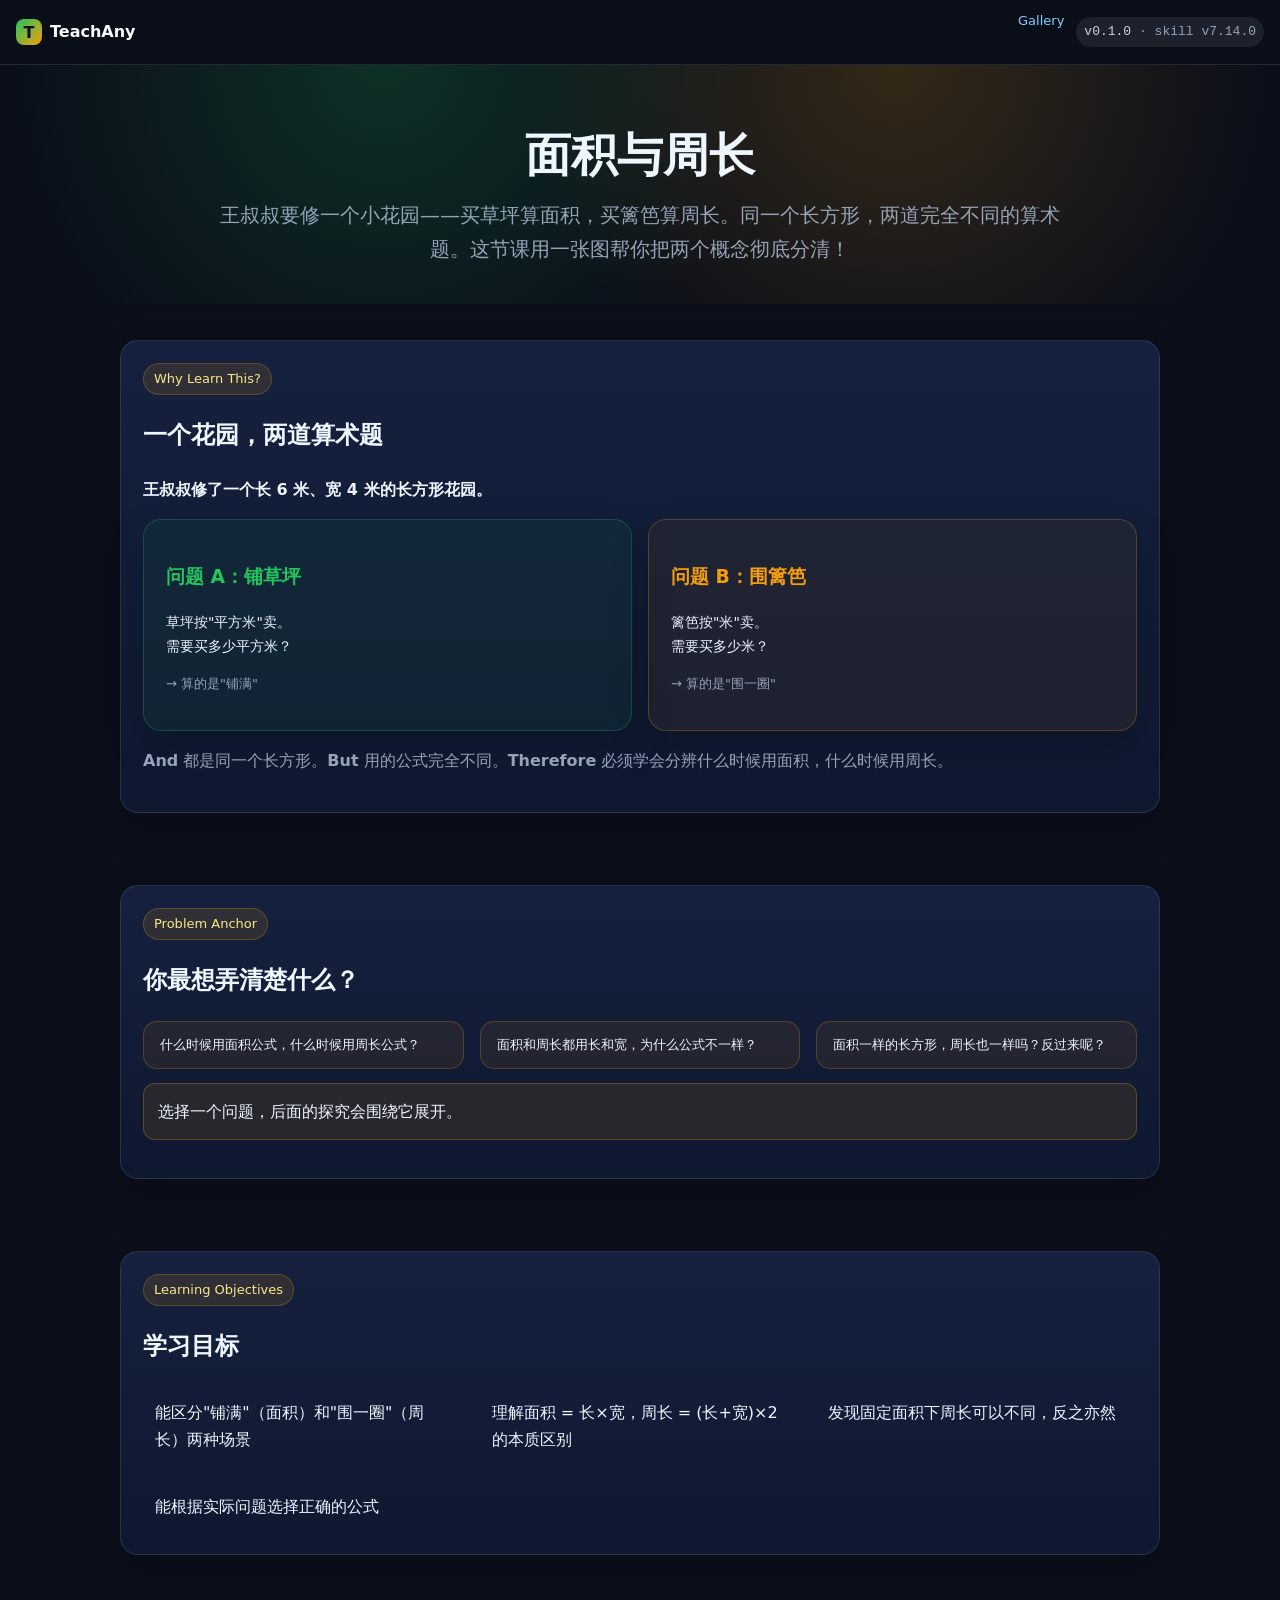
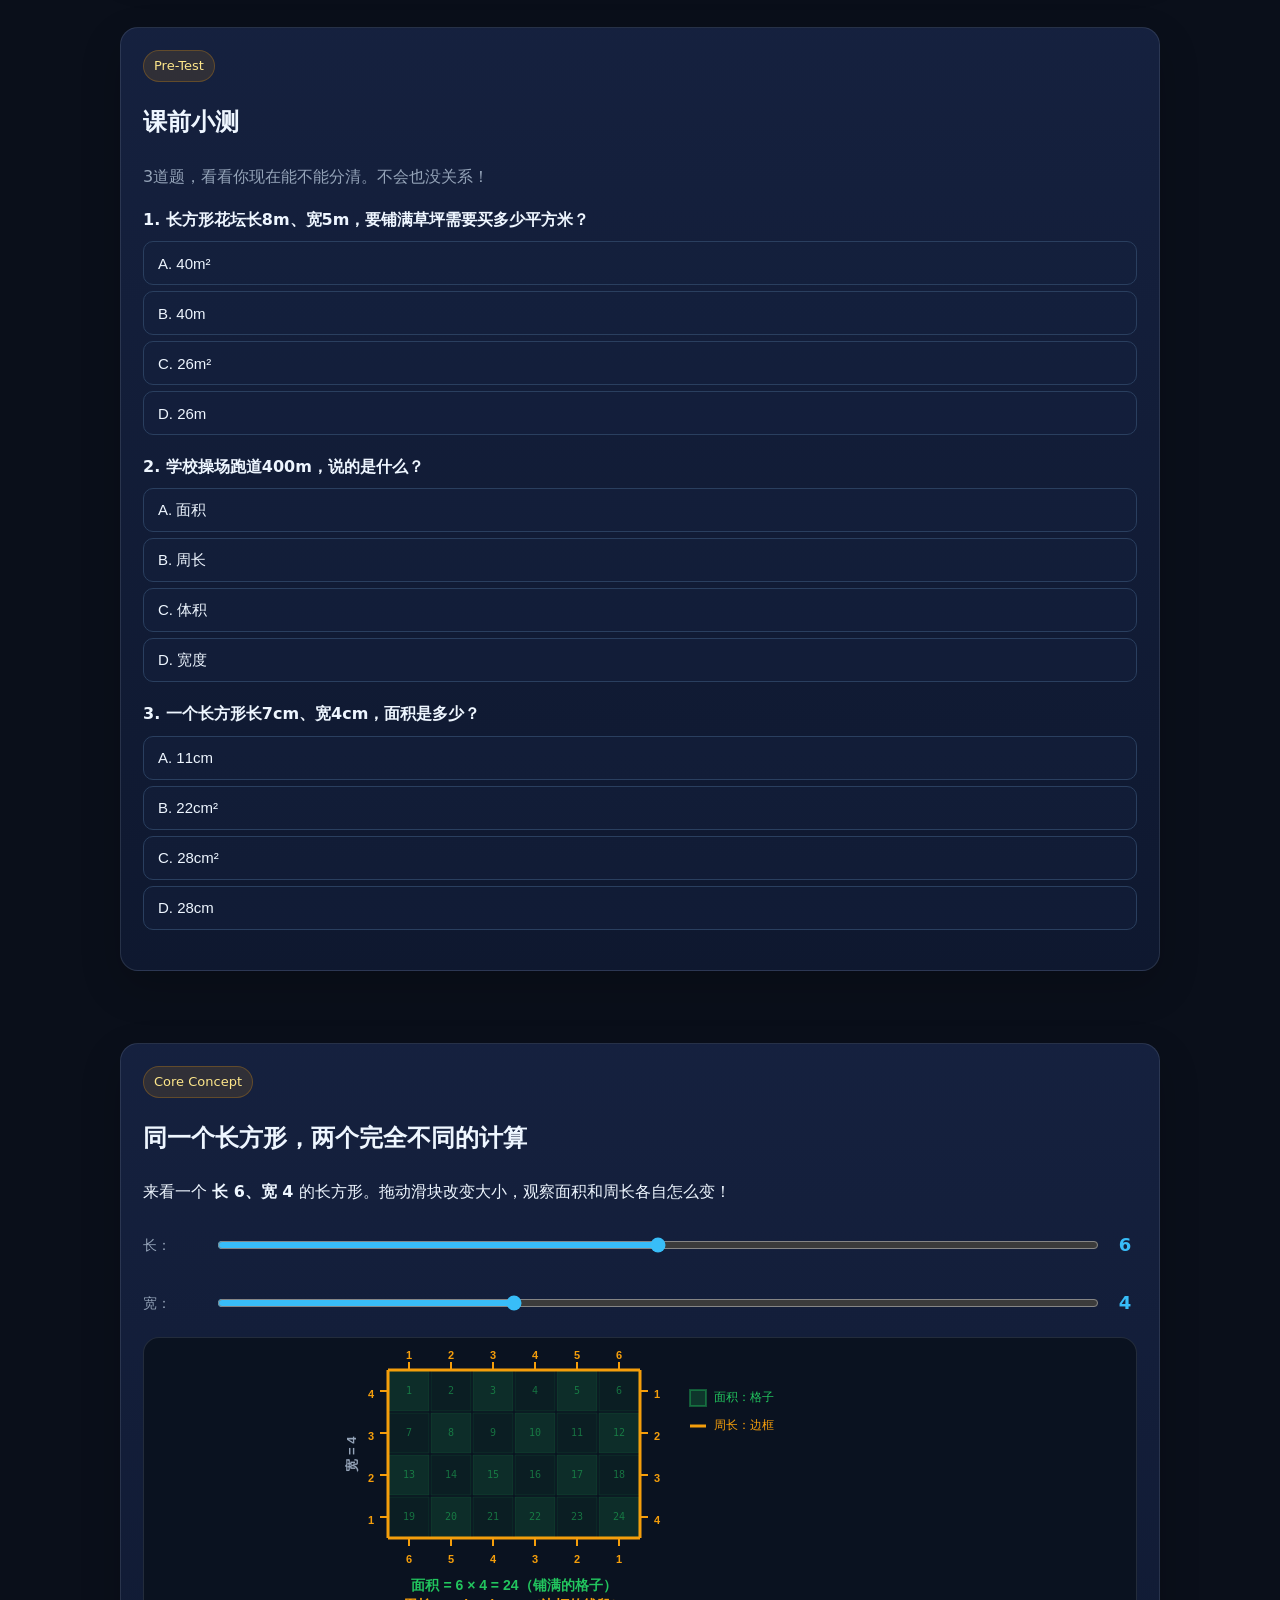
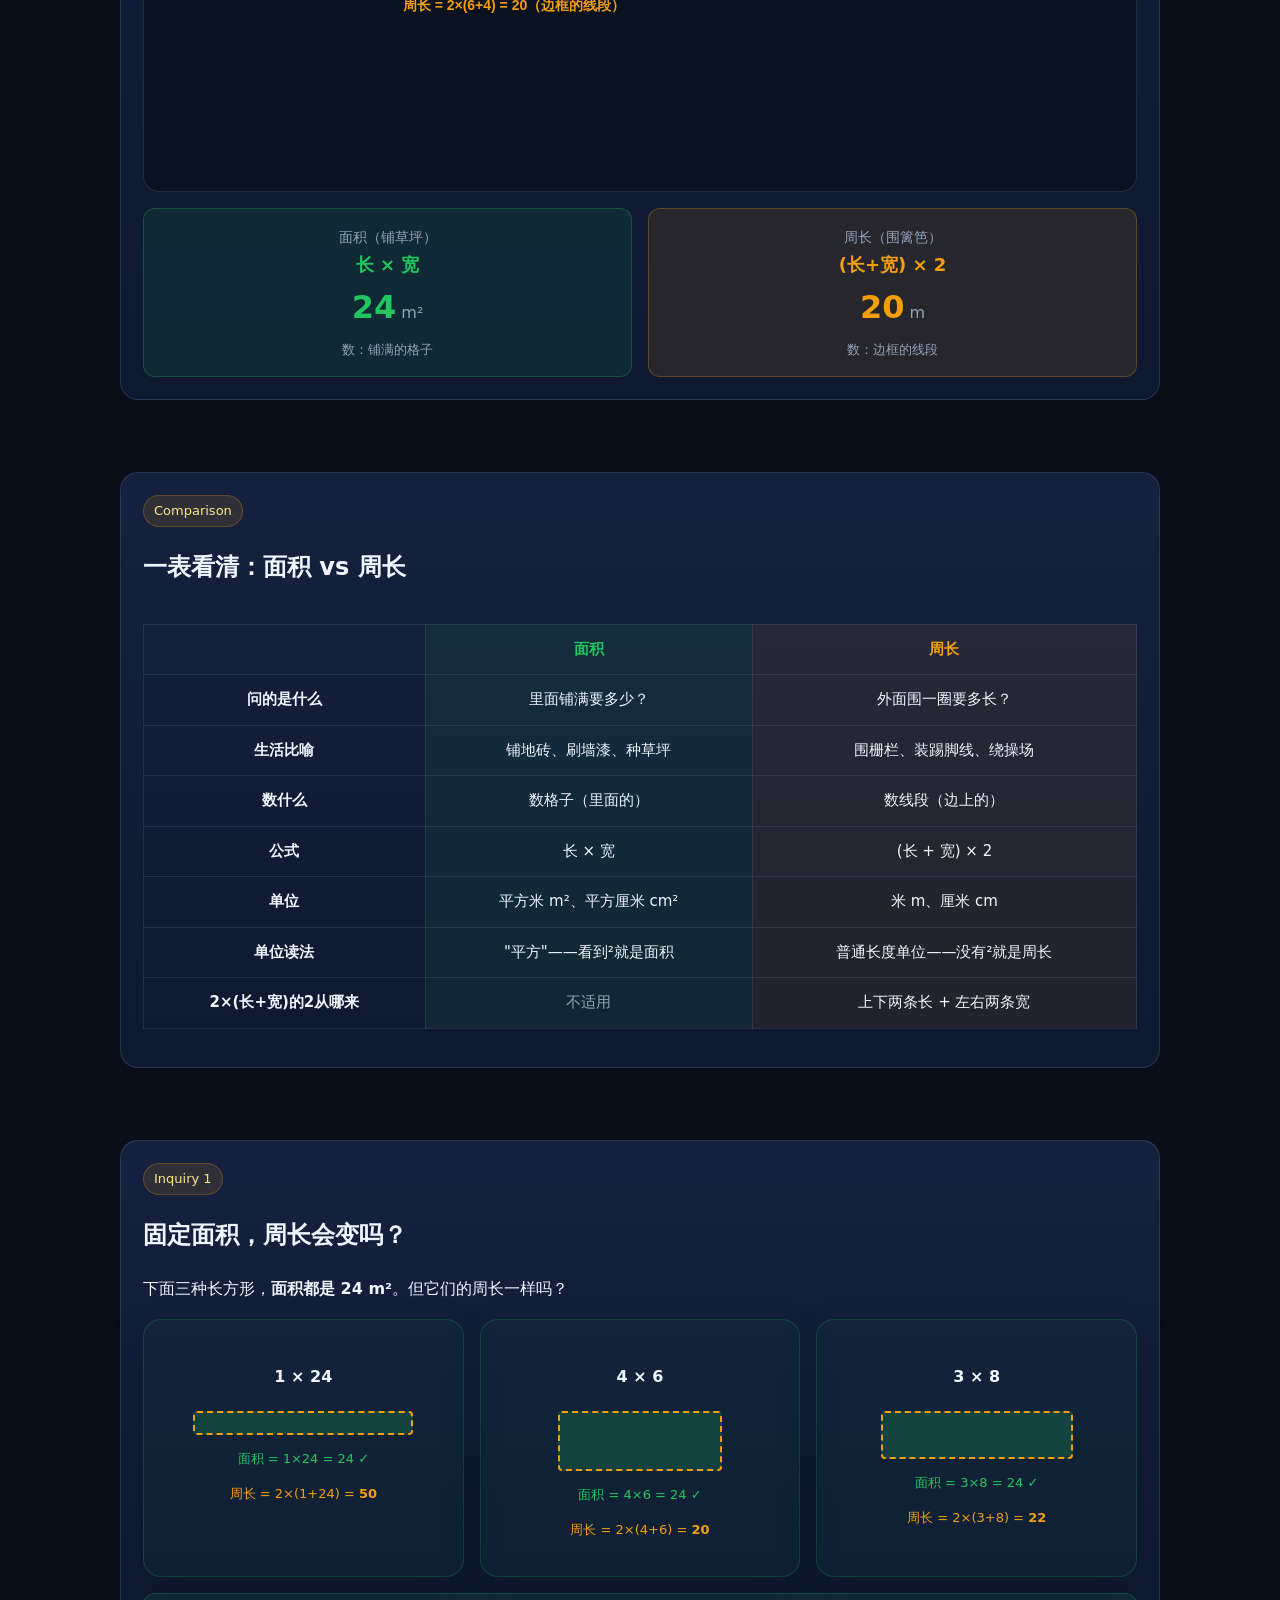
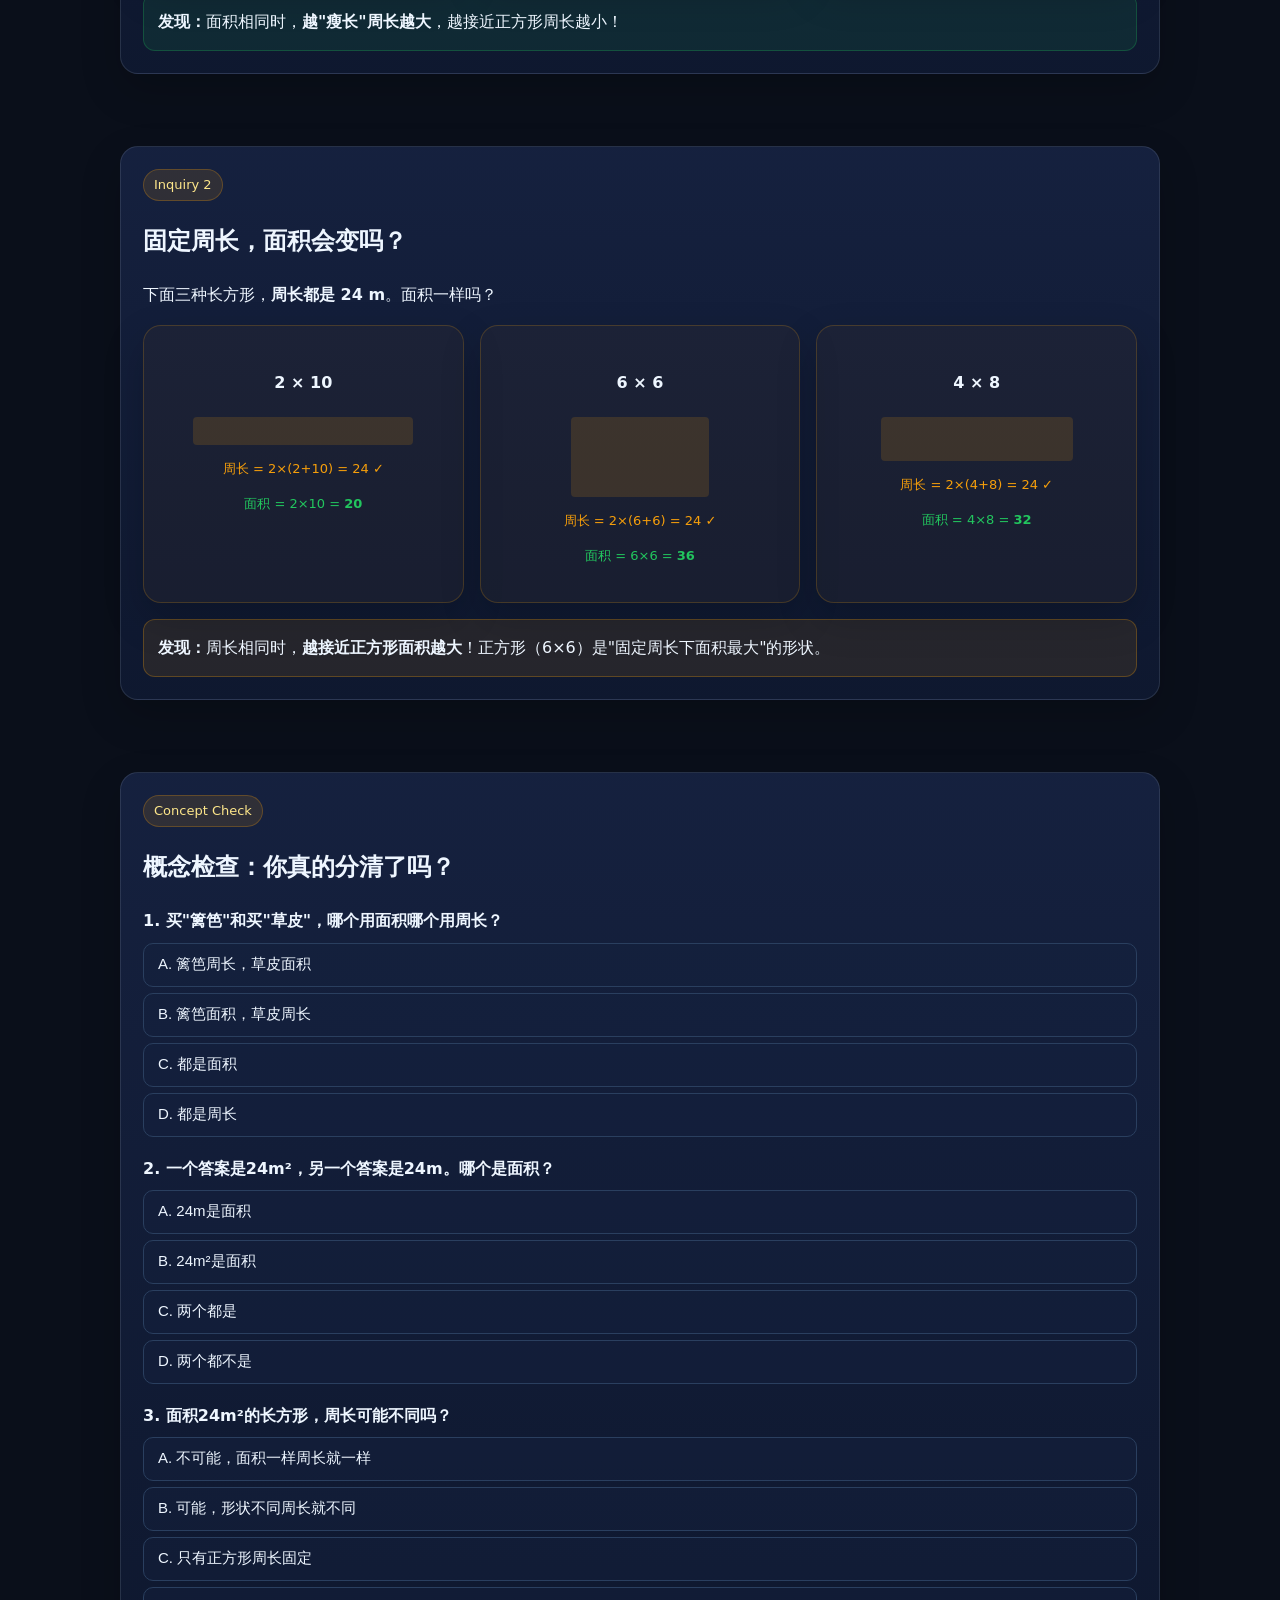
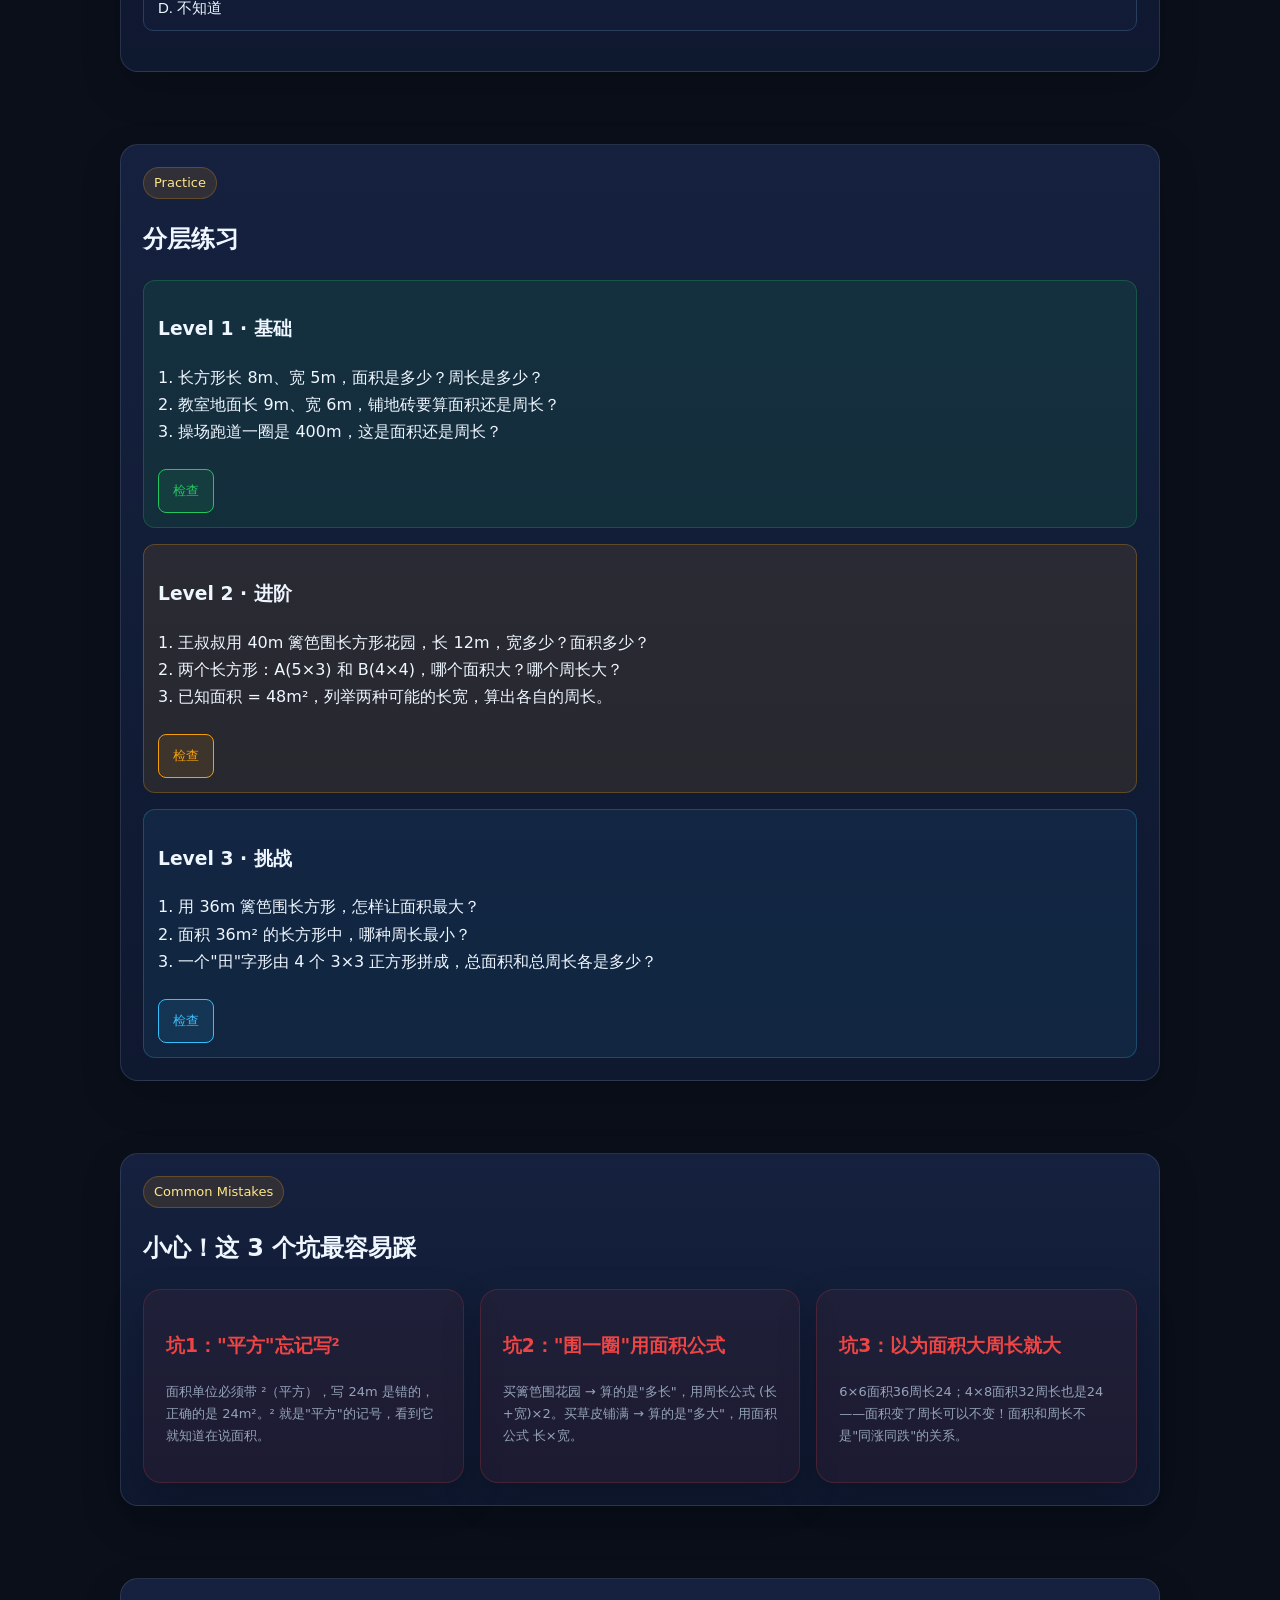
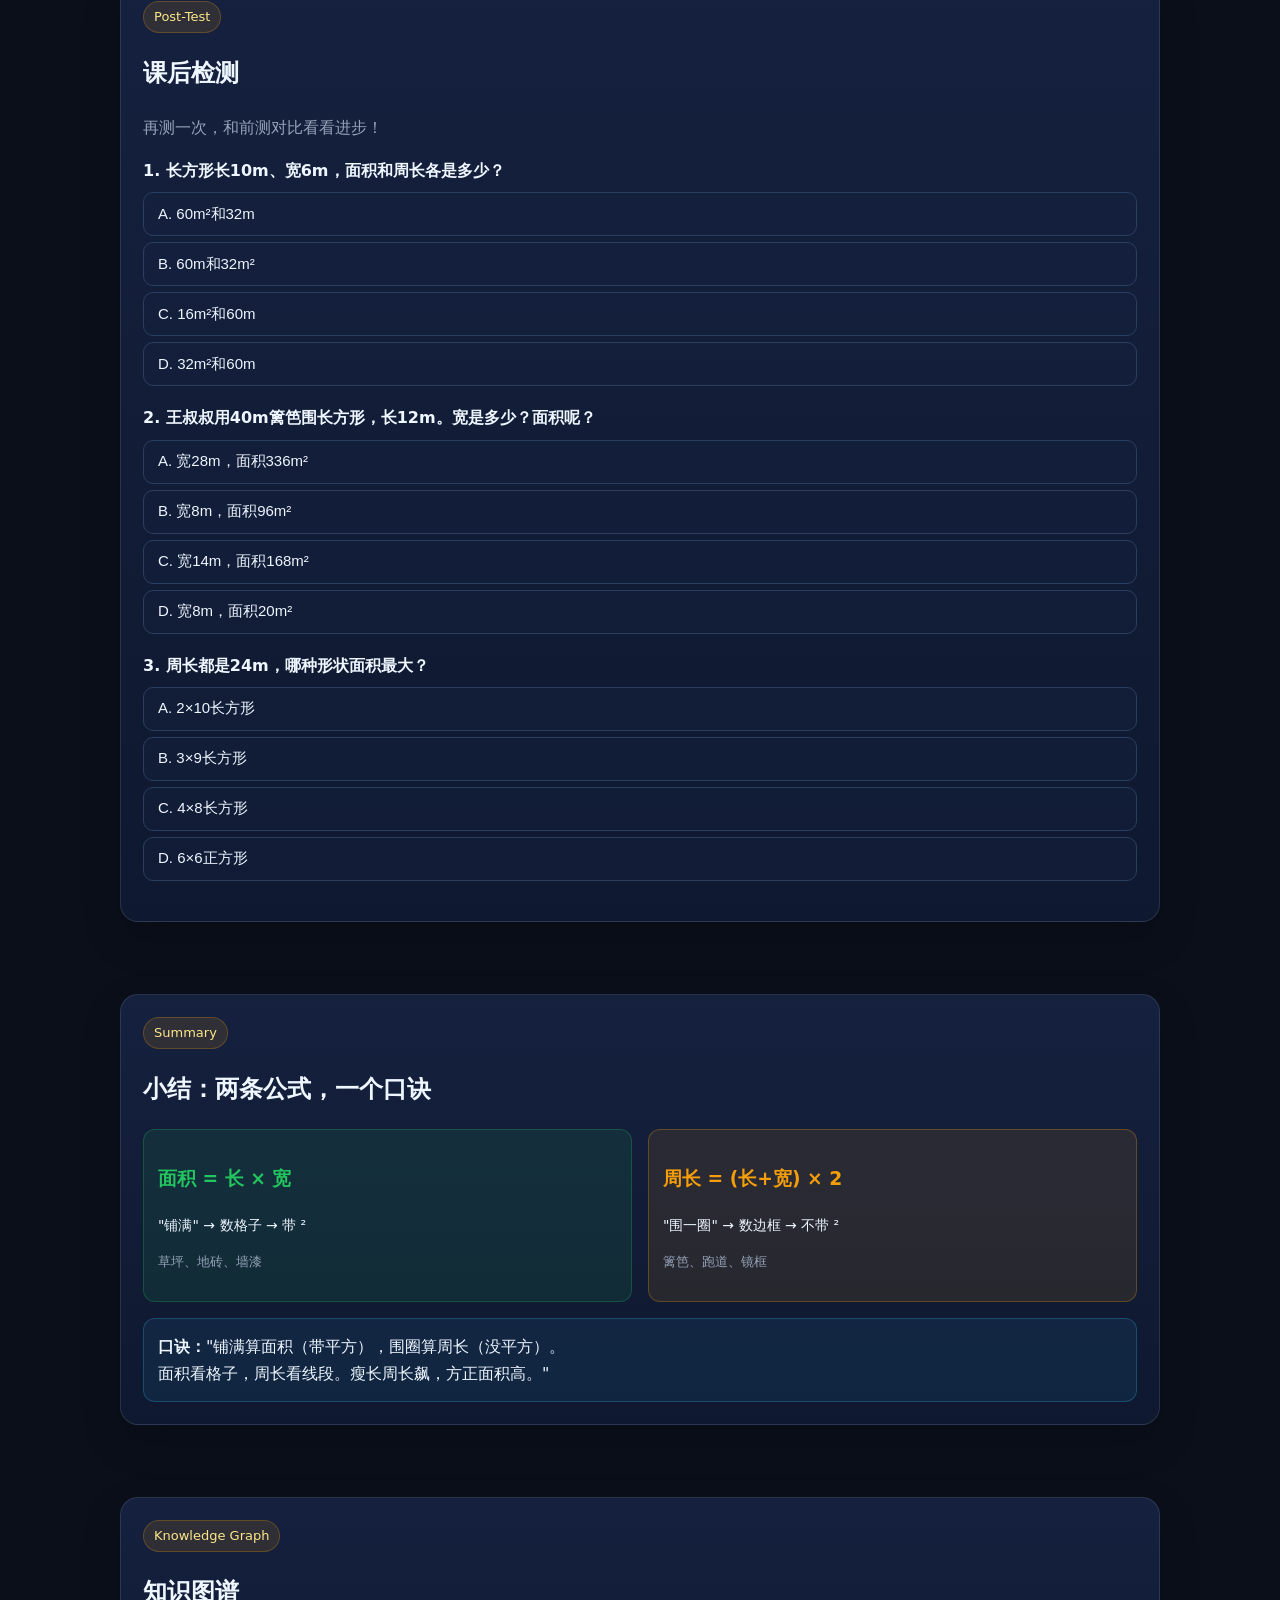
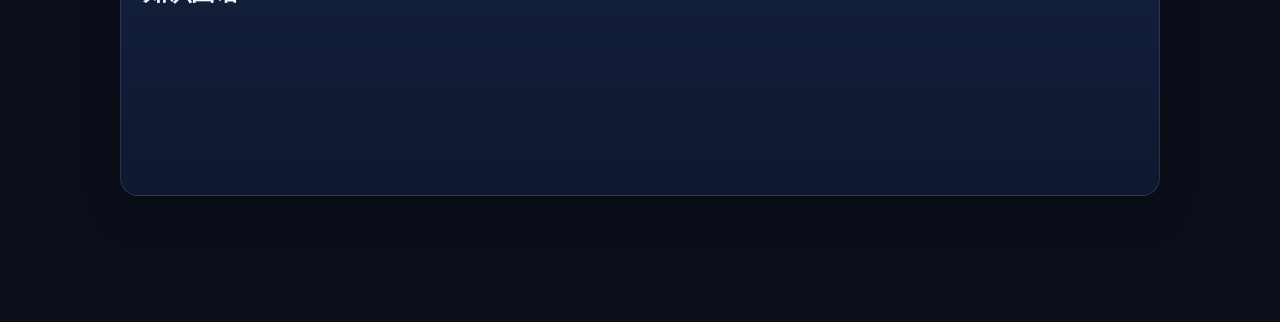
==== commit 2c33cf5f: "课程改名：面积与周长" ====
--- a/area-vs-perimeter/index.html
+++ b/area-vs-perimeter/index.html
@@ -3,11 +3,11 @@
 <head>
 <meta charset="utf-8">
 <meta name="viewport" content="width=device-width, initial-scale=1.0, viewport-fit=cover">
-<title>铺地砖 vs 围栅栏——面积与周长对比</title>
-<meta name="description" content="同一个长方形要铺地砖（面积=长×宽），还要围栅栏（周长=(长+宽)×2）。一边操作一边对比，再也不会搞混！">
+<title>面积与周长</title>
+<meta name="description" content="面积数格子，周长围边框。同一个长方形，一次看清楚两个概念的区别！">
 
 <meta name="course-id" content="area-vs-perimeter">
-<meta name="course-title" content="铺地砖 vs 围栅栏——面积与周长对比">
+<meta name="course-title" content="面积与周长">
 <meta name="course-subject" content="math">
 <meta name="course-grade" content="elementary-3">
 <meta name="course-prereqs" content="array-to-area,perimeter-rectangle-square">
@@ -129,7 +129,7 @@
 
 <!-- ===== Hero ===== -->
 <header class="hero" id="hero" data-tsh="开场 - 同一个花园，要铺草坪也要围篱笆">
-  <h1>铺地砖 vs 围栅栏<br>面积与周长一次看清楚</h1>
+  <h1>面积与周长</h1>
   <p class="subtitle">王叔叔要修一个小花园——买草坪算面积，买篱笆算周长。同一个长方形，两道完全不同的算术题。这节课用一张图帮你把两个概念彻底分清！</p>
 </header>
 
@@ -469,7 +469,7 @@
 window.__TEACHANY_LEARNER_QUESTION__ = '';
 window.__TEACHANY_TUTOR_CONFIG__ = {
   courseId: 'area-vs-perimeter',
-  courseTitle: '铺地砖 vs 围栅栏——面积与周长对比',
+  courseTitle: '面积与周长',
   subject: 'math',
   grade: '3',
   nodeId: 'math-elementary-area-rectangle',
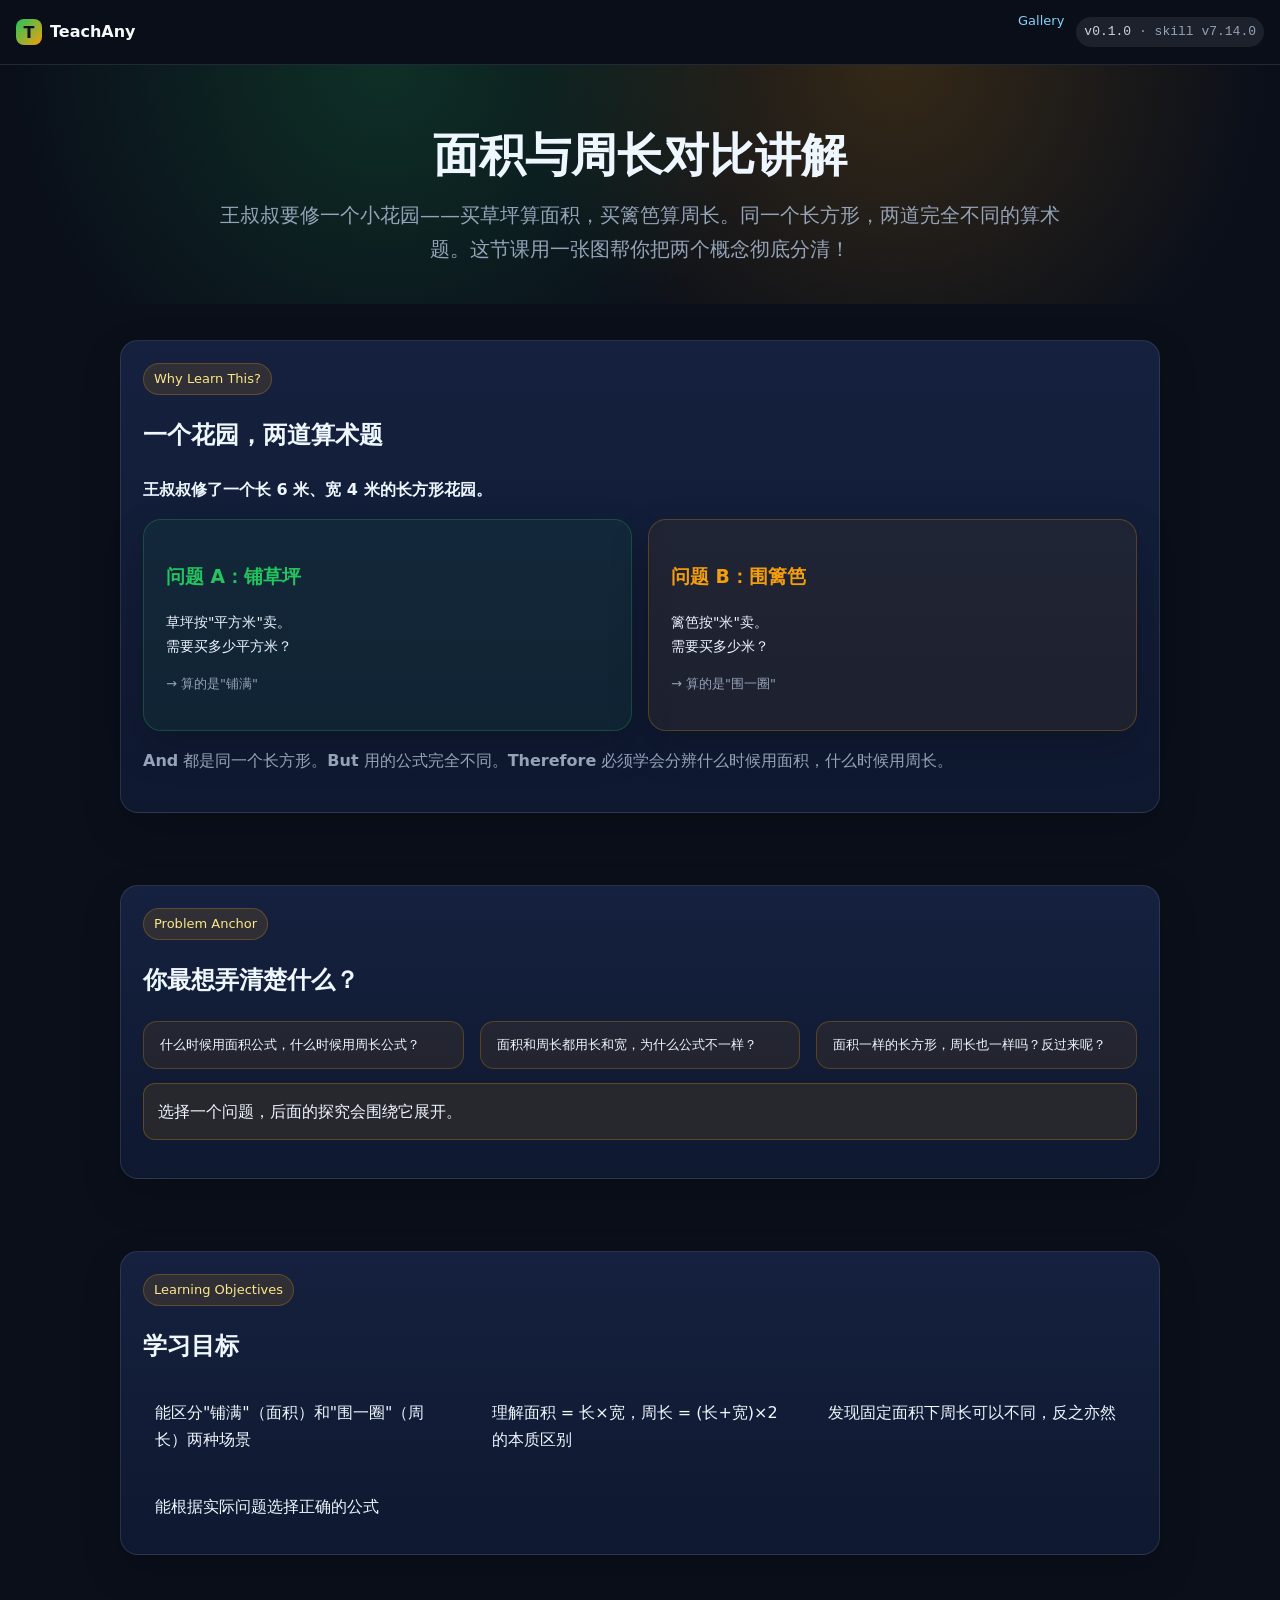
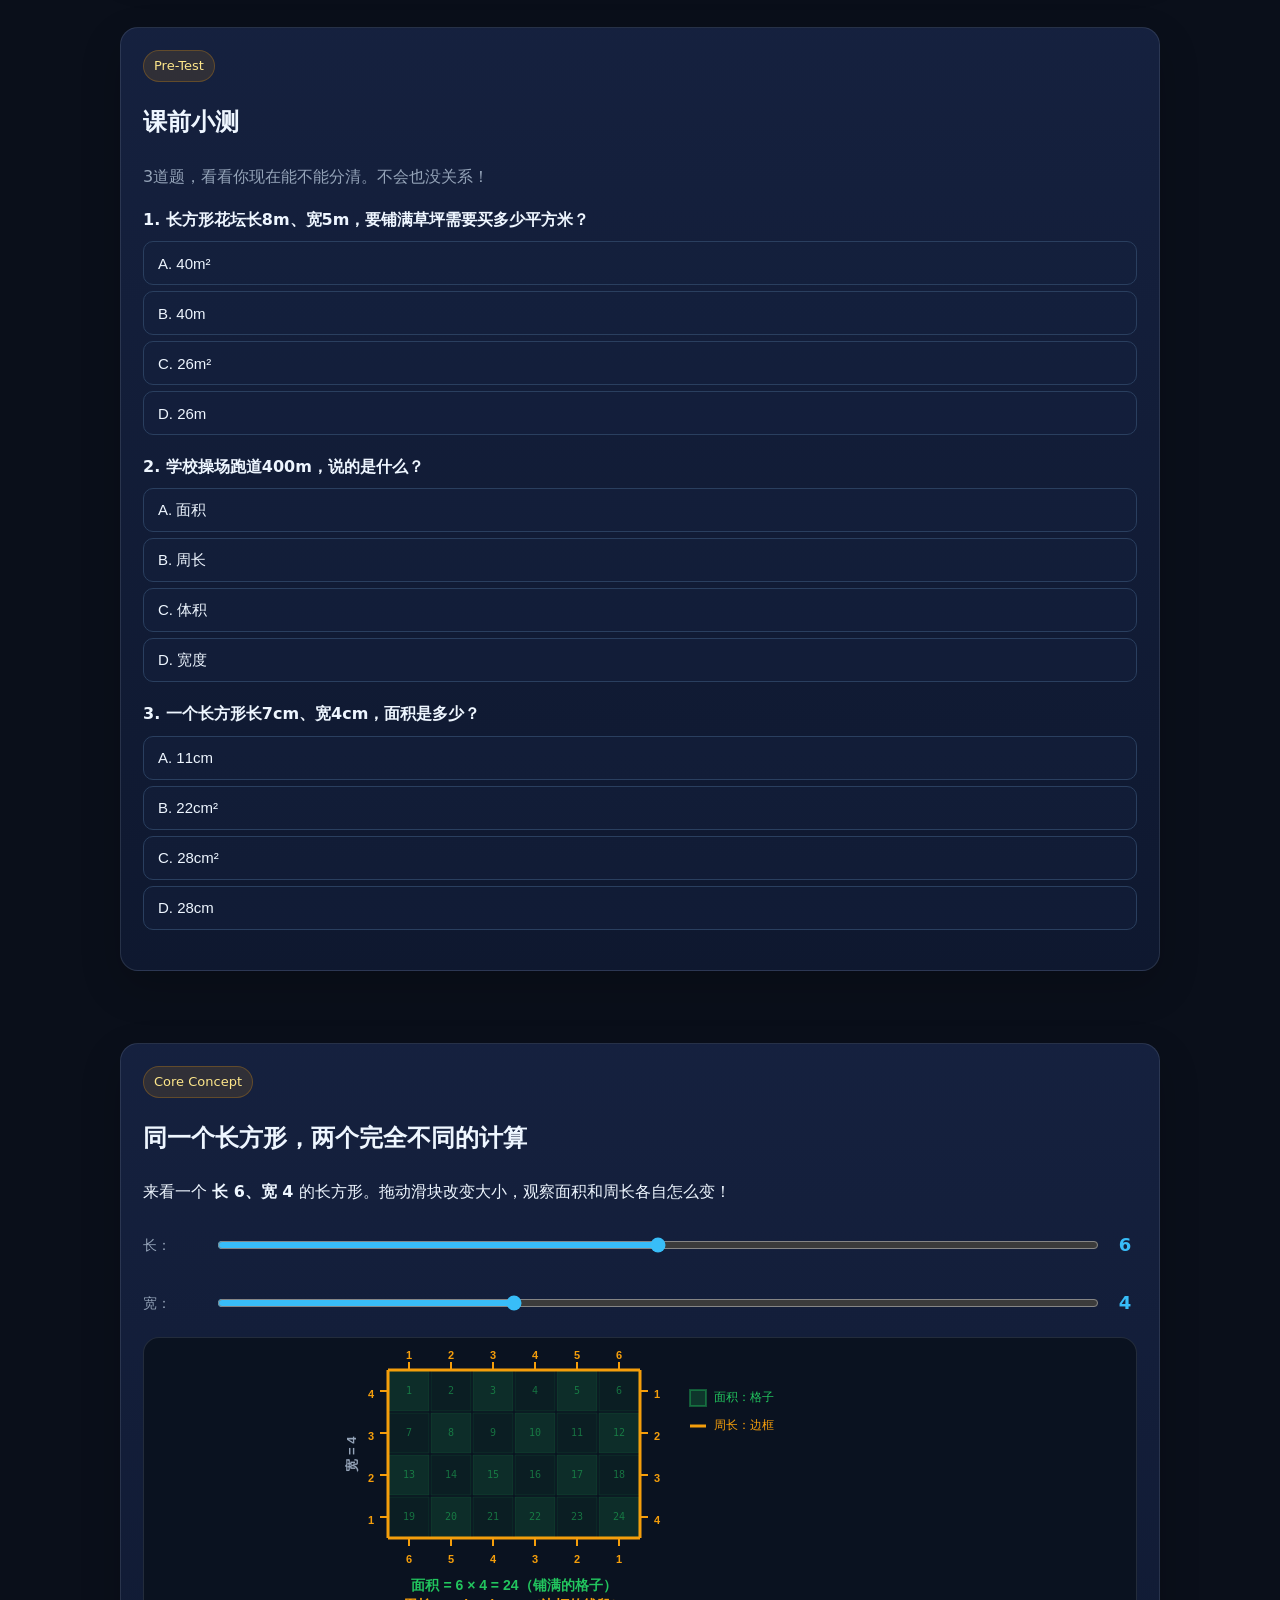
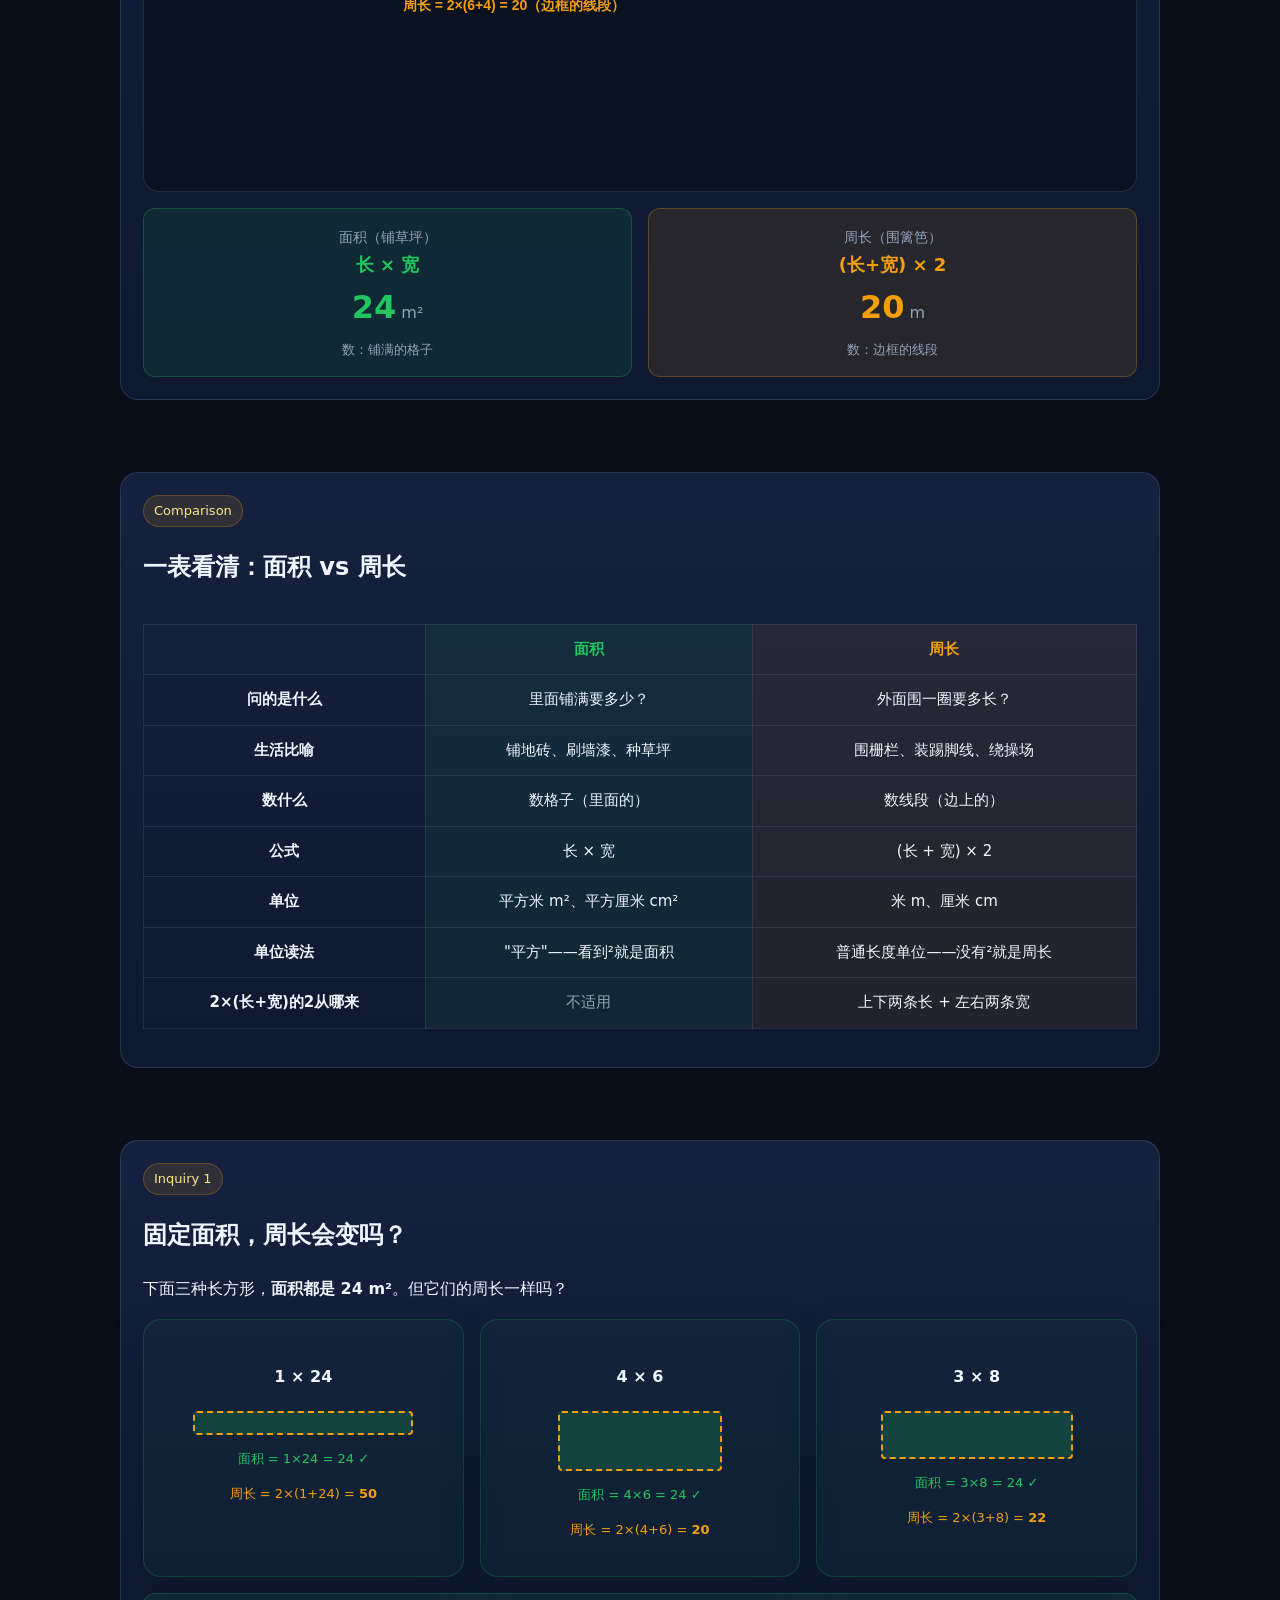
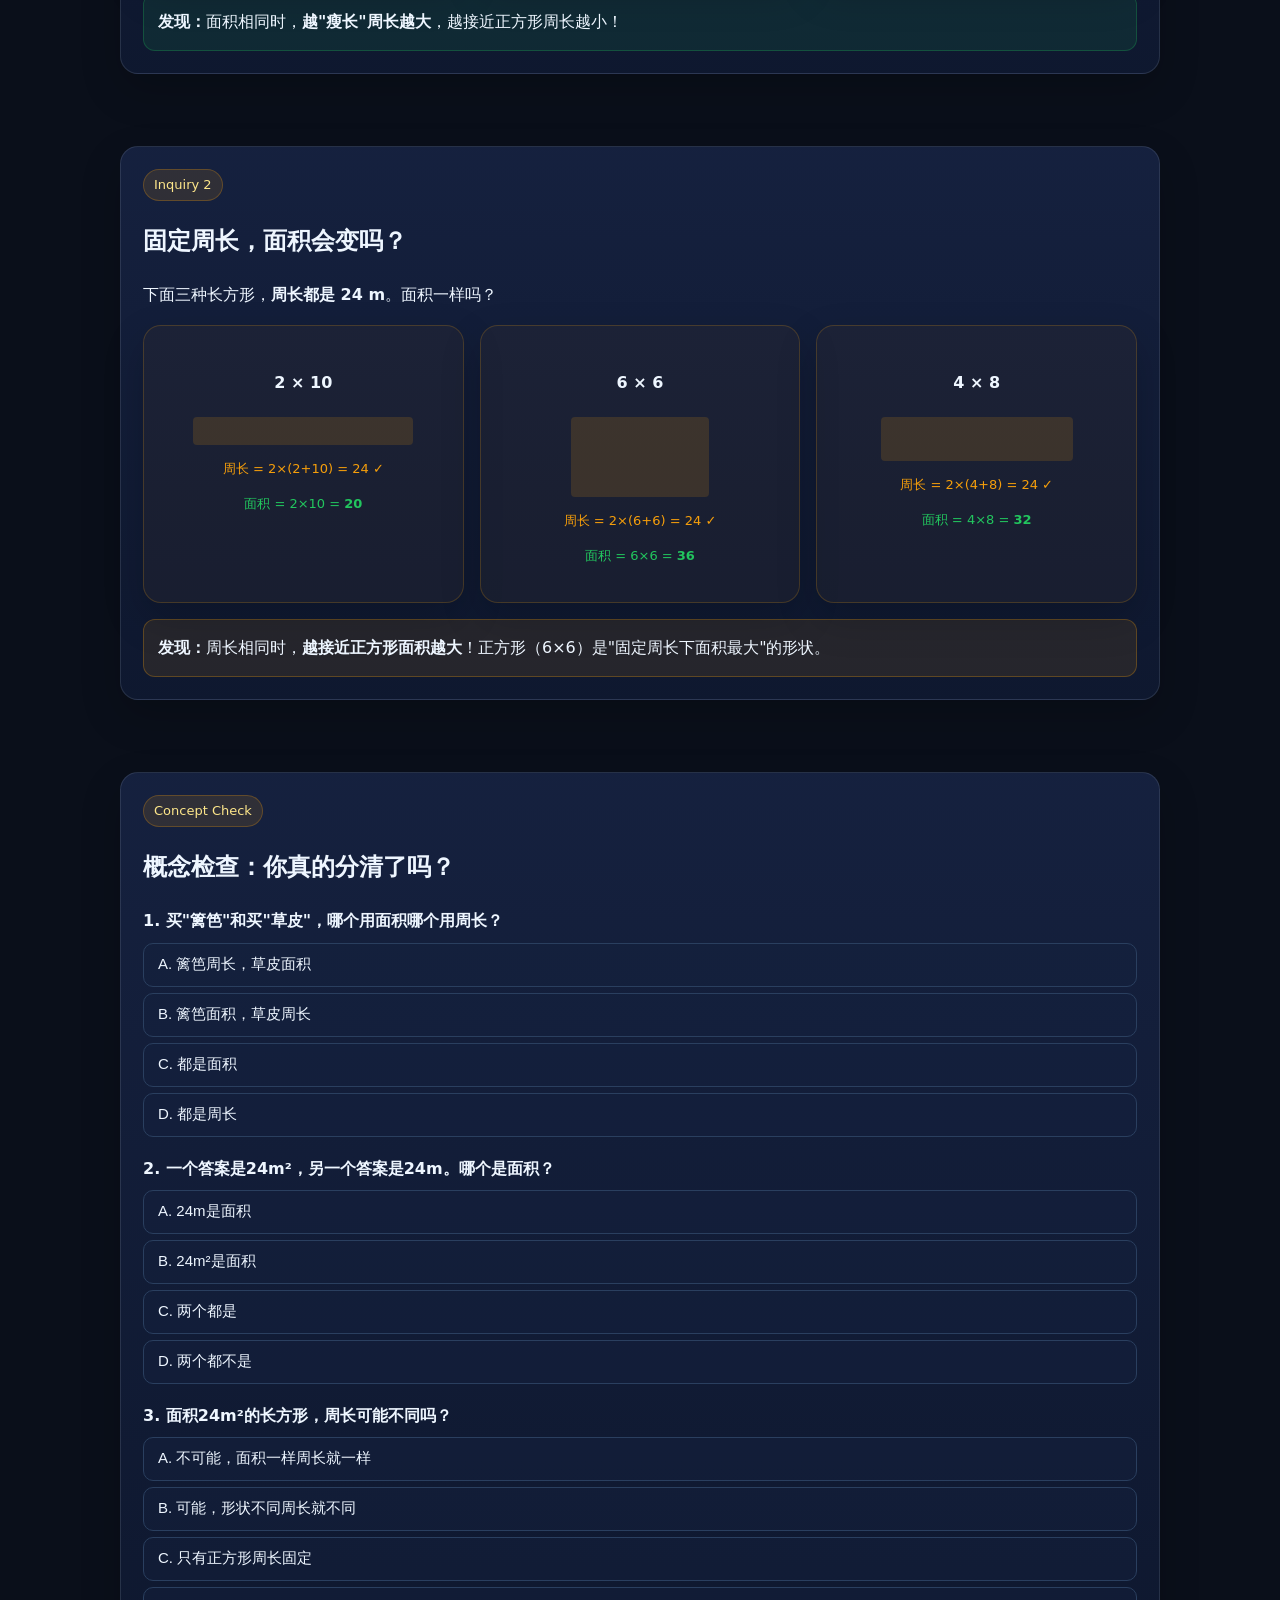
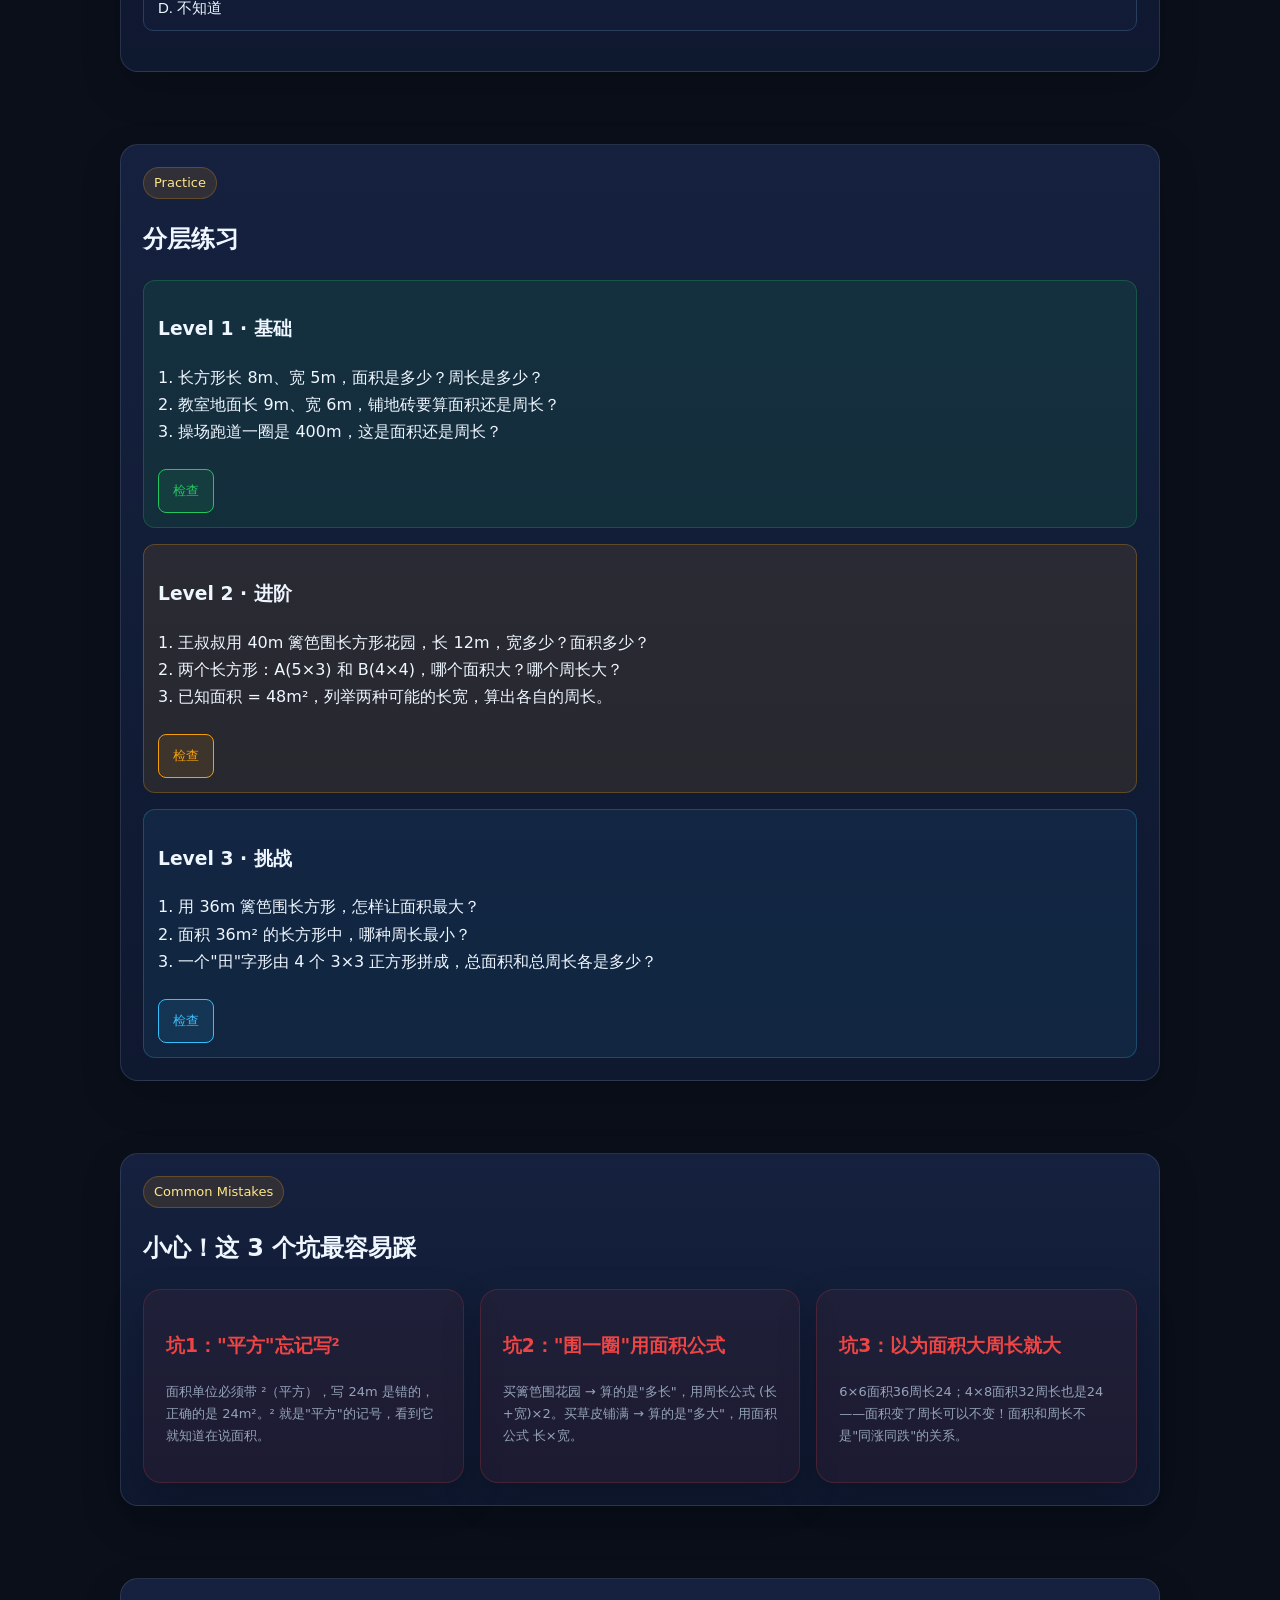
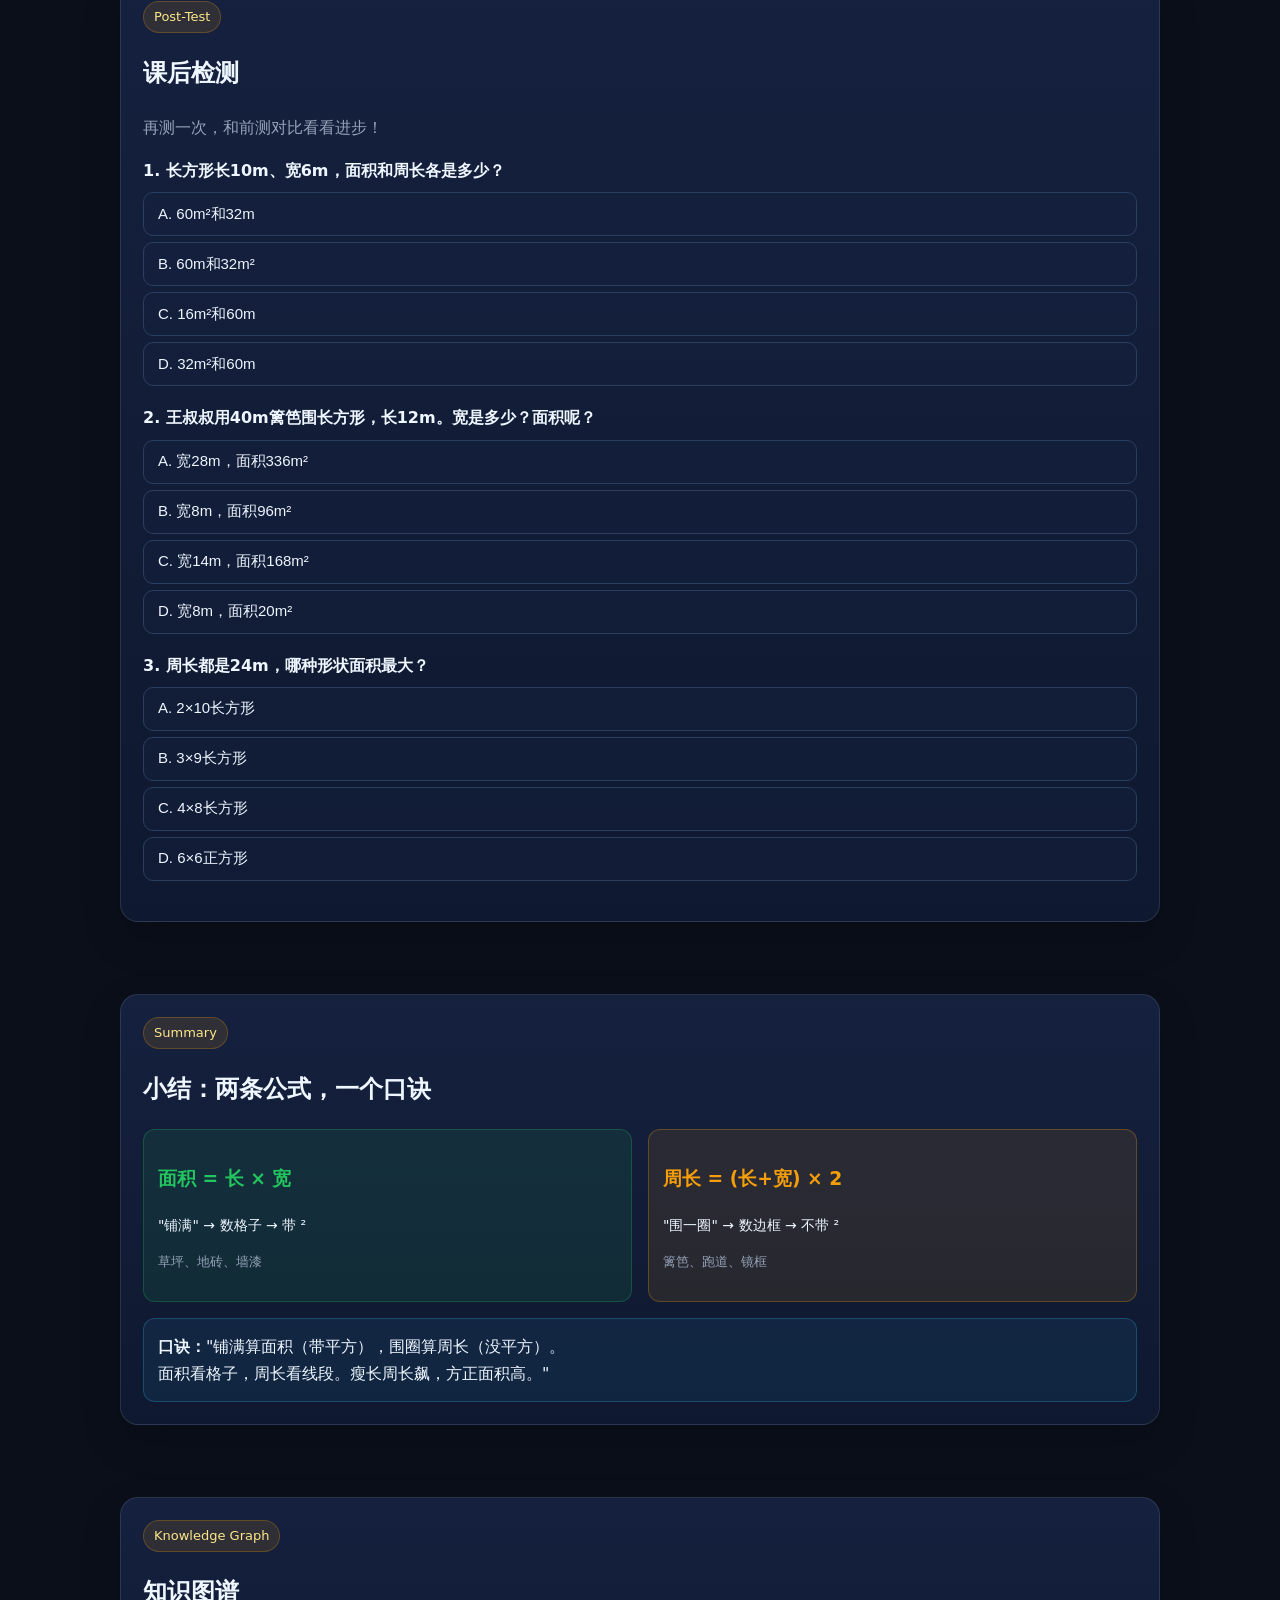
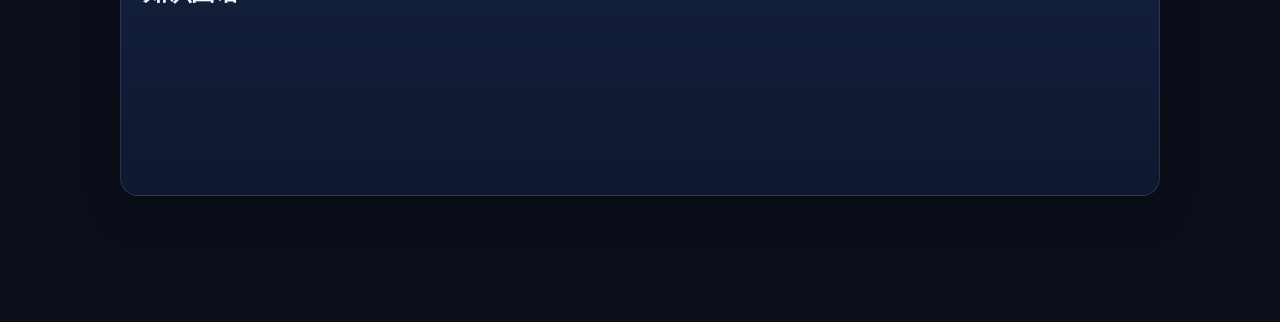
==== commit 31d1f57b: "课程改名：面积与周长对比讲解" ====
--- a/area-vs-perimeter/index.html
+++ b/area-vs-perimeter/index.html
@@ -3,11 +3,11 @@
 <head>
 <meta charset="utf-8">
 <meta name="viewport" content="width=device-width, initial-scale=1.0, viewport-fit=cover">
-<title>面积与周长</title>
+<title>面积与周长对比讲解</title>
 <meta name="description" content="面积数格子，周长围边框。同一个长方形，一次看清楚两个概念的区别！">
 
 <meta name="course-id" content="area-vs-perimeter">
-<meta name="course-title" content="面积与周长">
+<meta name="course-title" content="面积与周长对比讲解">
 <meta name="course-subject" content="math">
 <meta name="course-grade" content="elementary-3">
 <meta name="course-prereqs" content="array-to-area,perimeter-rectangle-square">
@@ -129,7 +129,7 @@
 
 <!-- ===== Hero ===== -->
 <header class="hero" id="hero" data-tsh="开场 - 同一个花园，要铺草坪也要围篱笆">
-  <h1>面积与周长</h1>
+  <h1>面积与周长对比讲解</h1>
   <p class="subtitle">王叔叔要修一个小花园——买草坪算面积，买篱笆算周长。同一个长方形，两道完全不同的算术题。这节课用一张图帮你把两个概念彻底分清！</p>
 </header>
 
@@ -469,7 +469,7 @@
 window.__TEACHANY_LEARNER_QUESTION__ = '';
 window.__TEACHANY_TUTOR_CONFIG__ = {
   courseId: 'area-vs-perimeter',
-  courseTitle: '面积与周长',
+  courseTitle: '面积与周长对比讲解',
   subject: 'math',
   grade: '3',
   nodeId: 'math-elementary-area-rectangle',
